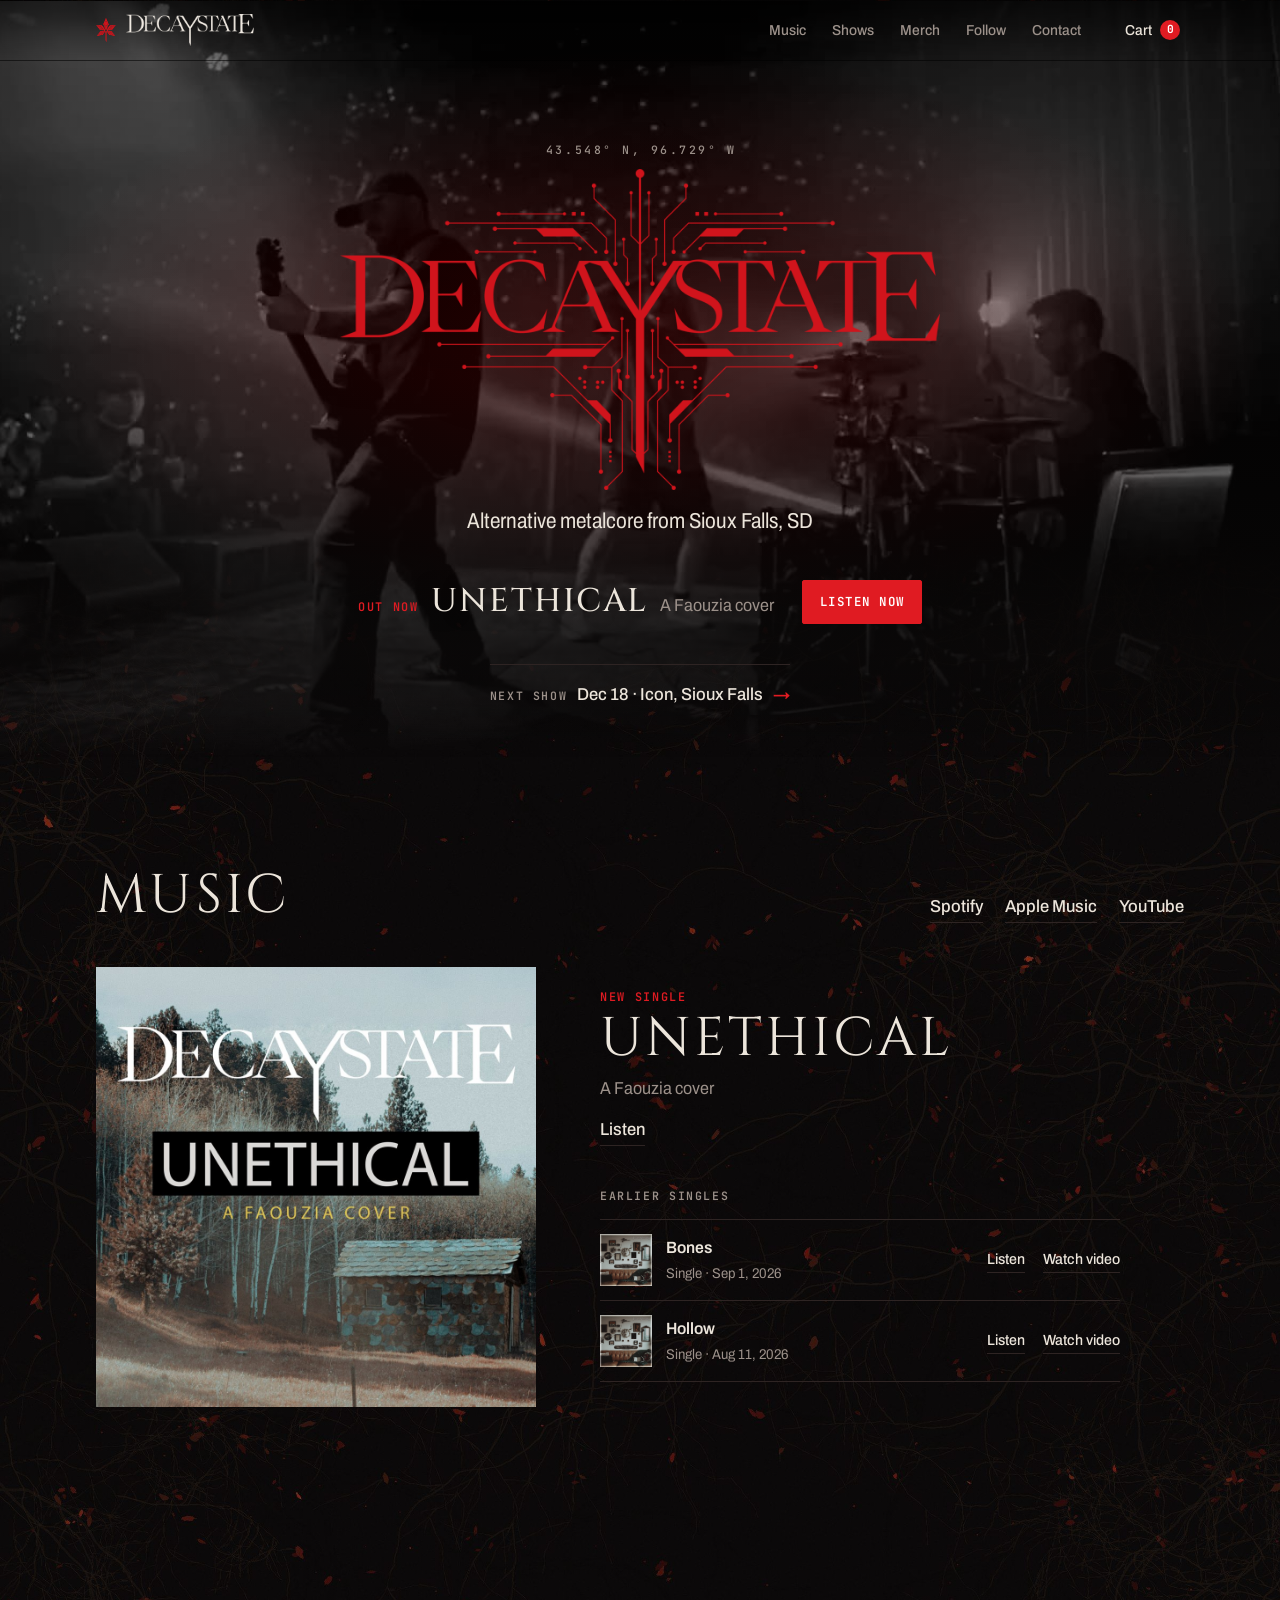
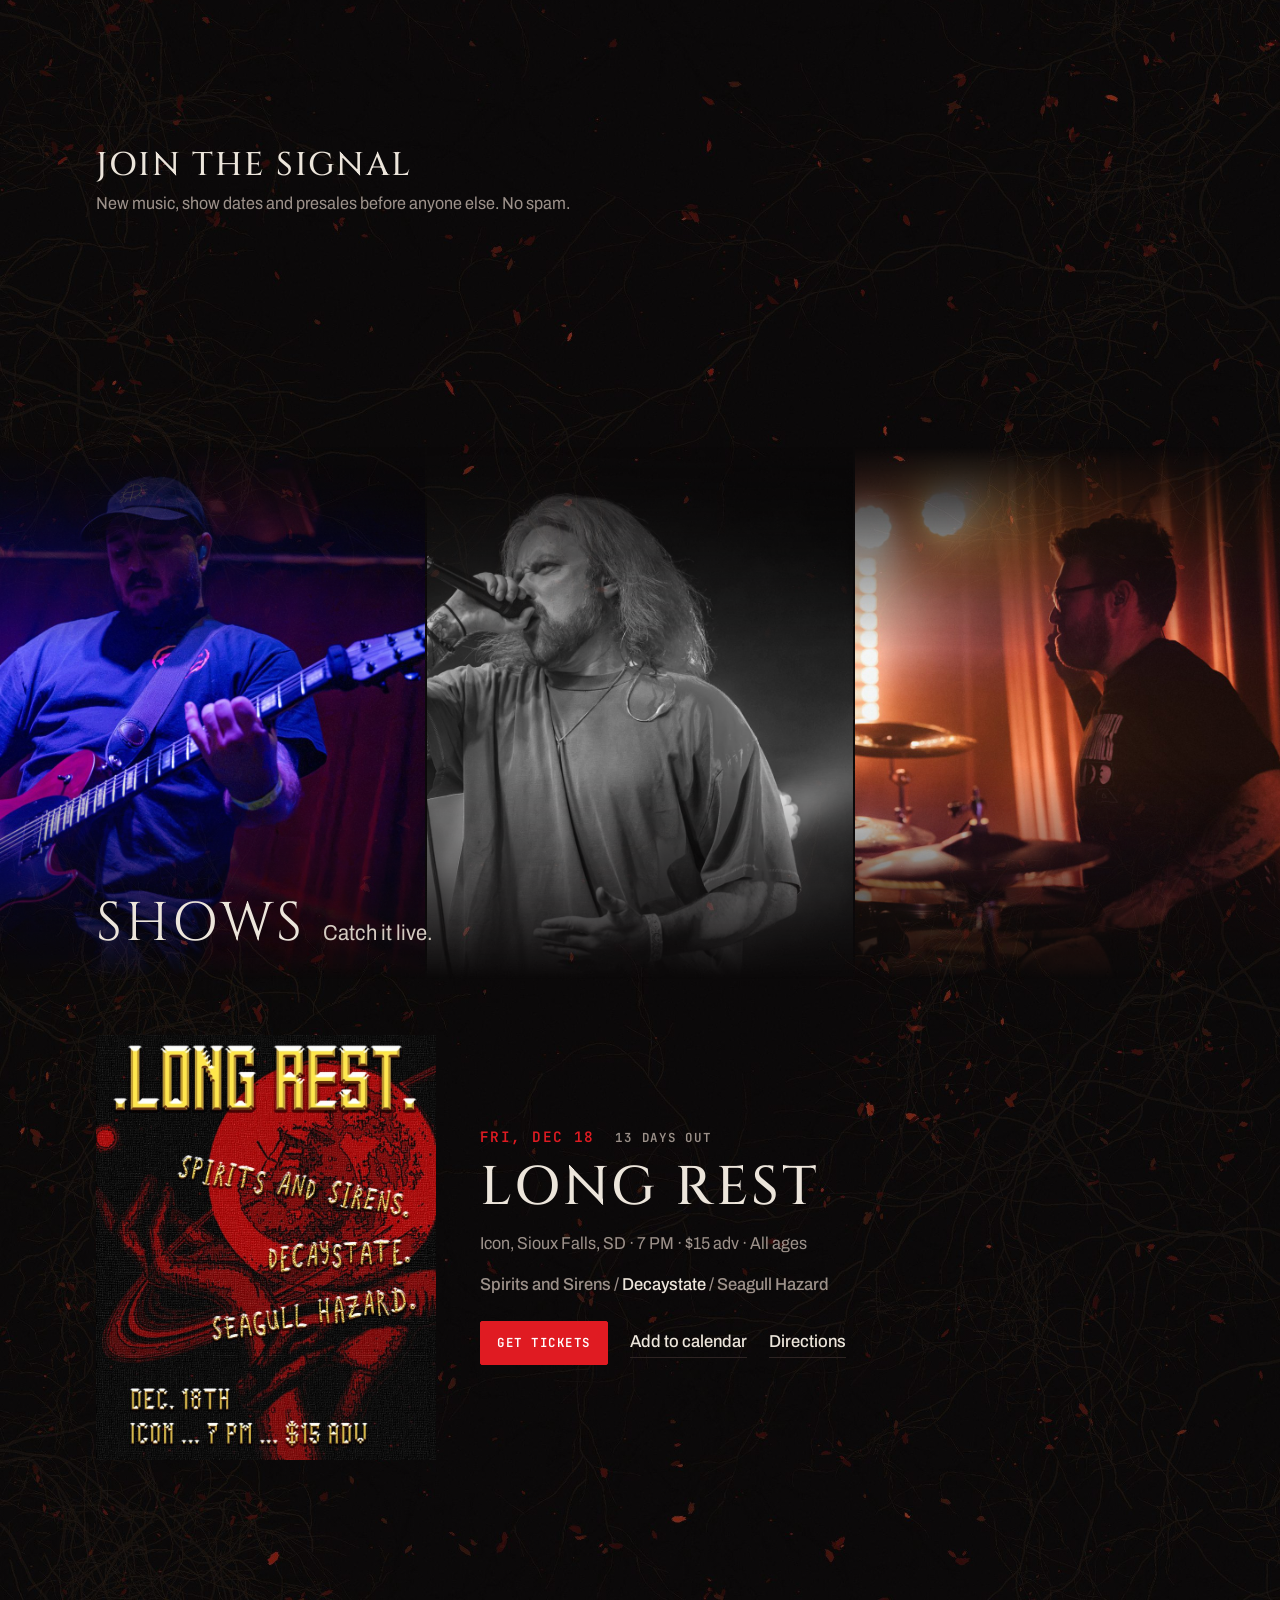
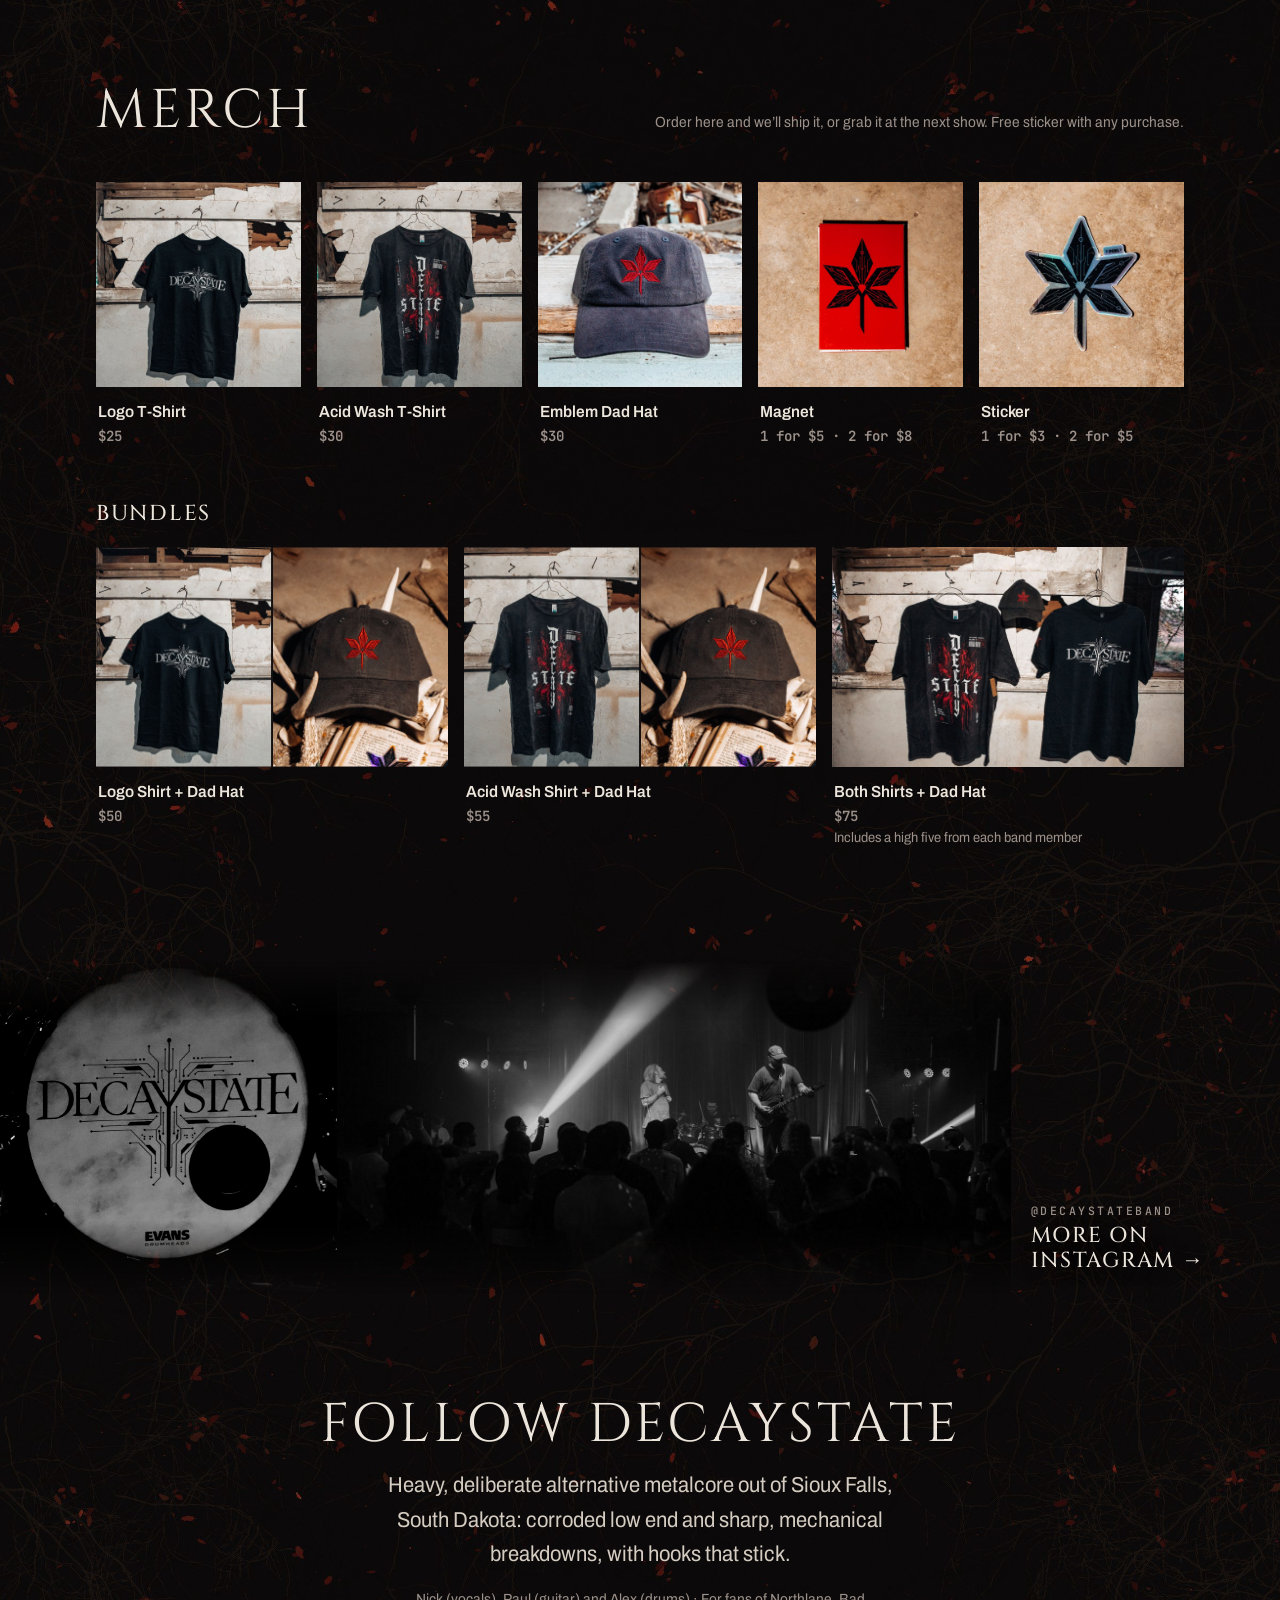
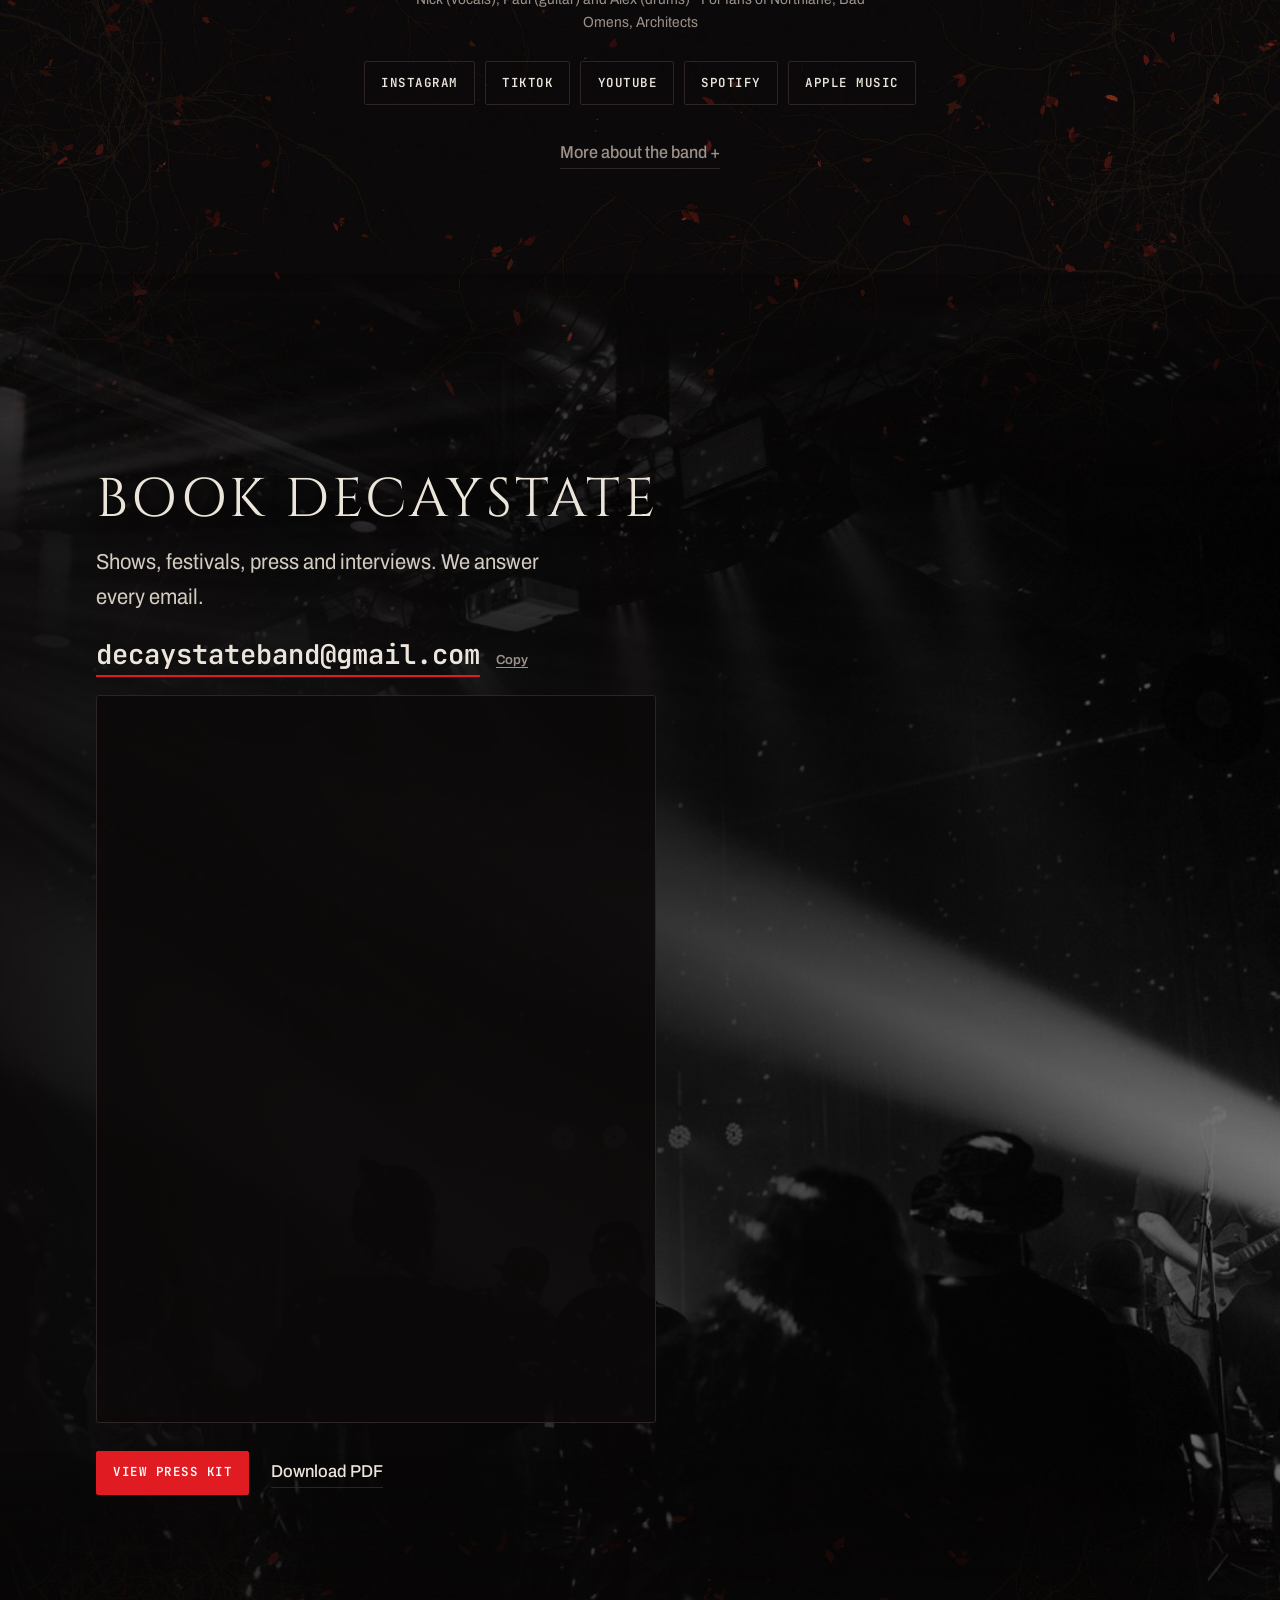
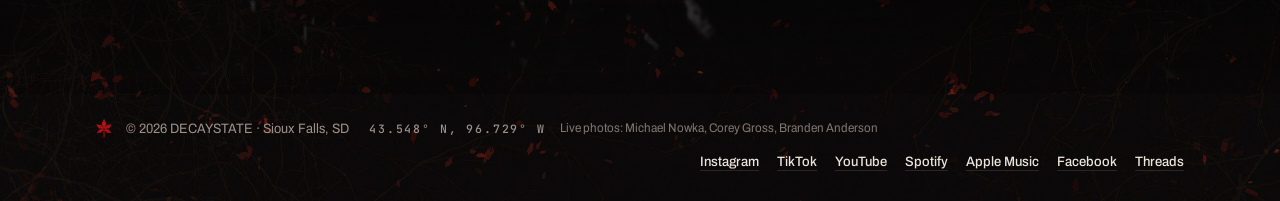
==== index.html @ 7df4a7e1 "Vines: crisp high-resolution render, no blur (still dimmed to sit back) Co-Authored-By: Claude Opus " ====
<!doctype html>
<html lang="en">
<head>
<meta charset="utf-8">
<meta name="viewport" content="width=device-width, initial-scale=1, viewport-fit=cover">
<title>DECAYSTATE | Alternative Metalcore from Sioux Falls, SD</title>
<meta name="claude:viewport-fit-sides" content="cover">
<meta name="description" content="DECAYSTATE is an alternative metalcore band from Sioux Falls, SD. New single “Unethical” (Faouzia cover) out now. Music, shows, merch and booking.">
<meta property="og:type" content="website">
<meta property="og:site_name" content="DECAYSTATE">
<meta property="og:title" content="DECAYSTATE | Alternative Metalcore from Sioux Falls, SD">
<meta property="og:description" content="New single “Unethical” out now. Shows, merch and booking.">
<link rel="canonical" href="https://decaystateband.com/">
<meta property="og:url" content="https://decaystateband.com/">
<meta property="og:image" content="https://decaystateband.com/assets/img/share.jpg?v=20261102">
<meta property="og:image:width" content="1200">
<meta property="og:image:height" content="630">
<meta name="twitter:card" content="summary_large_image">
<meta name="theme-color" content="#0b0909">
<link rel="icon" href="favicon.png">
<link rel="preconnect" href="https://fonts.googleapis.com">
<link rel="preconnect" href="https://fonts.gstatic.com" crossorigin>
<link rel="stylesheet" href="https://fonts.googleapis.com/css2?family=Archivo:wdth,wght@75..100,400..800&family=Cinzel:wght@400;500;700&family=JetBrains+Mono:wght@400;600&display=swap">
<link rel="stylesheet" href="assets/css/style.css?v=20261103d">
<script type="application/ld+json">
{
 "@context": "https://schema.org",
 "@type": "MusicGroup",
 "@id": "https://decaystateband.com/#band",
 "name": "DECAYSTATE",
 "url": "https://decaystateband.com/",
 "description": "Alternative metalcore band from Sioux Falls, South Dakota.",
 "genre": [
  "Alternative metalcore",
  "Metalcore",
  "Alternative metal"
 ],
 "image": "https://decaystateband.com/assets/img/share.jpg?v=20261102",
 "logo": "https://decaystateband.com/assets/img/logo-full-bright.png",
 "foundingDate": "2026",
 "foundingLocation": {
  "@type": "Place",
  "name": "Sioux Falls, South Dakota"
 },
 "email": "decaystateband@gmail.com",
 "member": [
  {
   "@type": "OrganizationRole",
   "roleName": "Vocals",
   "member": {
    "@type": "Person",
    "name": "Nick"
   }
  },
  {
   "@type": "OrganizationRole",
   "roleName": "Guitar",
   "member": {
    "@type": "Person",
    "name": "Paul"
   }
  },
  {
   "@type": "OrganizationRole",
   "roleName": "Drums",
   "member": {
    "@type": "Person",
    "name": "Alex"
   }
  }
 ],
 "sameAs": [
  "https://open.spotify.com/artist/7xYaNXIx3unPskGUKa6lCl",
  "https://music.apple.com/us/artist/decaystate/6791834499",
  "https://www.youtube.com/@decaystateband",
  "https://www.instagram.com/decaystateband",
  "https://www.tiktok.com/@decaystateband",
  "https://www.threads.net/@decaystateband",
  "https://linktr.ee/DECAYSTATE"
 ]
}
</script>
</head>
<body>

<a class="skip" href="#main">Skip to content</a>

<header class="nav" id="top">
  <div class="nav__in">
    <a class="nav__brand" href="#top" aria-label="DECAYSTATE home">
      <img src="assets/img/emblem-bright.png" alt="" width="22" height="27">
      <img class="nav__word" src="assets/img/logo-word-light.png" alt="DECAYSTATE" width="150" height="37">
    </a>
    <nav class="nav__links" aria-label="Sections">
      <a href="#music">Music</a>
      <a href="#shows">Shows</a>
      <a href="#merch">Merch</a>
      <a href="#follow">Follow</a>
      <a href="#contact">Contact</a>
    </nav>
    <button class="cartbtn" id="cartOpen" type="button" aria-label="Open cart">
      <span>Cart</span><b id="cartCount">0</b>
    </button>
  </div>
</header>

<main id="main">

  <!-- HERO -->
  <section class="hero" aria-label="Intro">
    <div class="hero__bg">
      <video id="heroVideo" muted loop playsinline preload="metadata" poster="assets/img/hero-poster.jpg"
        data-src="assets/video/hero.mp4" data-src-mobile="assets/video/hero-mobile.mp4"
        data-poster-mobile="assets/img/hero-poster-mobile.jpg" data-start="11.5" data-start-mobile="10" aria-label="Live footage of Decaystate at Icon"></video>
    </div>
    <div class="hero__veil" aria-hidden="true"></div>
    <div class="hero__frame" aria-hidden="true"><span class="hero__osd"><i></i>Live · Icon, Sioux Falls</span></div>
    <div class="hero__in">
      <p class="coords" data-coords></p>
      <h1 class="hero__logo"><img src="assets/img/logo-full-bright.png" alt="DECAYSTATE" width="1400" height="748"></h1>
      <p class="hero__tag"><span data-genre></span> from <span data-hometown></span></p>

      <div class="drop" id="drop">
        <p class="drop__line"><span class="drop__label" id="dropLabel">New single</span>
          <b id="dropTitle">Unethical</b> <span class="drop__note" id="dropNote">A Faouzia cover</span></p>
        <div class="count" id="count" aria-live="polite"></div>
        <div class="drop__cta" id="dropCta"></div>
      </div>
      <a class="hero__next" id="heroNext" href="#shows" hidden></a>
    </div>
  </section>

  <!-- MUSIC -->
  <section class="sec" id="music" aria-labelledby="musicH">
    <div class="wrap">
      <div class="sec__head">
        <h2 id="musicH">Music</h2>
        <p class="stream" id="streamLinks"></p>
      </div>
      <div class="releases" id="releases"></div>
    </div>
  </section>

  <!-- SIGNUP -->
  <section class="signup" id="signup" aria-labelledby="signupH" hidden>
    <div class="wrap signup__in">
      <div>
        <h2 id="signupH">Join The Signal</h2>
        <p>New music, show dates and presales before anyone else. No spam.</p>
      </div>
      <div class="signup__form ghl" id="signupForm"></div>
    </div>
  </section>

  <!-- SHOWS -->
  <section class="sec sec--ash sec--film" id="shows" aria-labelledby="showsH">
    <div class="film film--trio">
      <!-- One live still per member. To use a video clip instead, replace these three
           imgs with: <video id="liveVideo" muted loop playsinline preload="none"
           poster="assets/img/POSTER.jpg" data-src="assets/video/NEW-CLIP.mp4"></video> -->
      <img class="film__pane film__pane--gtr" src="assets/img/live-gtr.jpg" alt="Paul on guitar in red and blue stage light" loading="lazy" width="960" height="1200">
      <img class="film__pane film__pane--vox" src="assets/img/live-vox.jpg" alt="Nick singing, in black and white" loading="lazy" width="960" height="1200">
      <img class="film__pane film__pane--drm" src="assets/img/live-drm.jpg" alt="Alex behind the kit in warm orange stage light" loading="lazy" width="960" height="1200">
      <div class="wrap film__cap"><h2 id="showsH">Shows</h2><p>Catch it live.</p></div>
    </div>
    <div class="wrap">
      <div id="upcoming"></div>
    </div>
  </section>

  <!-- MERCH -->
  <section class="sec" id="merch" aria-labelledby="merchH">
    <div class="wrap">
      <div class="sec__head">
        <h2 id="merchH">Merch</h2>
        <p class="perk">Order here and we’ll ship it, or grab it at the next show. <span id="perk"></span></p>
      </div>
      <div class="shop" id="shop"></div>
      <h3 class="sub">Bundles</h3>
      <div class="shop shop--bundles" id="bundles"></div>
    </div>
  </section>

  <!-- PHOTOS -->
  <section class="strip" aria-label="Live photos">
    <div class="strip__track">
      <img src="assets/img/photo-0284.jpg" alt="Decaystate kick drum head" loading="lazy" width="1400" height="931">
      <img class="strip__wide" src="assets/img/crowd-wide.jpg" alt="Decaystate on stage at Icon, seen from the crowd" loading="lazy" width="1400" height="933">
      <a class="strip__more" id="igMore" href="#" target="_blank" rel="noopener"><span class="coords">@decaystateband</span><b>More on Instagram →</b></a>
    </div>
  </section>

  <!-- FOLLOW -->
  <section class="follow" id="follow" aria-labelledby="followH">
    <div class="wrap follow__in">
      <h2 id="followH">Follow DECAYSTATE</h2>
      <p class="follow__bio">Heavy, deliberate alternative metalcore out of Sioux Falls, South Dakota: corroded low end and sharp, mechanical breakdowns, with hooks that stick.</p>
      <p class="follow__line" id="followLine"></p>
      <div class="follow__links" id="followLinks"></div>
      <details class="follow__more">
        <summary>More about the band</summary>
        <p>DECAYSTATE formed in early 2026 from seasoned musicians in the Sioux Falls scene: Nick on vocals, Paul on guitar and Alex on drums. Since their first show at Icon in September, they’ve played multiple dates, including support slots with Mirrorcell, Opal in Sky and Levels.</p>
        <p>The singles <i>Hollow</i> and <i>Bones</i> are out now, a first look at where the band is headed, both sonically and visually. A cover of Faouzia’s <i>Unethical</i> followed in October, with more to come in 2027.</p>
        <p>Live, the band runs its own in-ear monitor rig and brings 15+ years of live experience to every set.</p>
        <p>“One for your playlists!” <span class="muted">Hypernova Radio, on <i>Hollow</i></span></p>
      </details>
    </div>
  </section>

</main>

<!-- BOOKING -->
<section class="book" id="contact" aria-labelledby="bookH">
  <img class="book__bg" src="assets/img/book-bg.jpg" alt="" loading="lazy">
  <div class="wrap book__in">
    <h2 class="book__h" id="bookH">Book DECAYSTATE</h2>
    <p class="book__p">Shows, festivals, press and interviews. We answer every email.</p>
    <div class="mail">
      <a class="mail__addr" id="mailLink" href="#"><span data-email></span></a>
      <button class="linkbtn" type="button" id="copyMail">Copy</button>
    </div>
    <div class="book__form ghl" id="bookForm" hidden></div>
    <div class="book__kit">
      <a class="btn" href="epk.html" data-track="epk-view">View press kit</a>
      <a class="tlink" href="assets/epk/Decaystate_EPK.pdf?v=20261023" download data-track="epk-download">Download PDF</a>
    </div>
  </div>
</section>

<footer class="foot">
  <div class="wrap foot__in">
    <img src="assets/img/emblem-bright.png" alt="" width="16" height="19">
    <span>© <span id="year"></span> DECAYSTATE · <span data-hometown></span></span>
    <span class="coords coords--foot" data-coords></span>
    <span class="credit">Live photos: Michael Nowka, Corey Gross, Branden Anderson</span>
    <ul class="social" id="social"></ul>
  </div>
</footer>

<!-- CART DRAWER -->
<div class="scrim" id="scrim" hidden></div>
<aside class="drawer" id="drawer" aria-label="Cart" aria-hidden="true">
  <div class="drawer__head">
    <h2>Your cart</h2>
    <button class="x" type="button" id="cartClose" aria-label="Close cart">×</button>
  </div>
  <div class="drawer__body" id="cartBody"></div>
  <div class="drawer__foot" id="cartFoot"></div>
</aside>

<!-- PRODUCT / CHECKOUT / FLYER DIALOG -->
<div class="modal" id="modal" role="dialog" aria-modal="true" aria-labelledby="modalTitle" hidden>
  <div class="modal__card" id="modalCard"></div>
</div>

<div class="toast" id="toast" role="status" aria-live="polite"></div>

<script src="assets/js/config.js?v=20261103a"></script>
<script src="assets/js/main.js?v=20261102d"></script>
</body>
</html>
---- assets/css/style.css ----
/* Layout concept: stage photos carry the mood; everything else stays quiet.
   One red accent, the logo's flared serif for names, a mono face only for small data. */
:root {
  --void:   #0b0909;   /* page */
  --ash:    #131010;   /* alternate band */
  --ash-2:  #1d1717;   /* raised surfaces */
  --line:   #2e2423;   /* hairlines */
  --bone:   #ece5db;   /* text */
  --smoke:  #9c918a;   /* muted text */
  --signal: #e01b22;   /* accent */
  --blood:  #9c0000;   /* logo red */

  --f-display: "Cinzel", "Trajan Pro", Georgia, serif;
  --f-body: "Archivo", "Helvetica Neue", Arial, sans-serif;
  --f-mono: "JetBrains Mono", ui-monospace, "SF Mono", Menlo, monospace;

  --s-1: .82rem;
  --s0: clamp(1rem, .96rem + .2vw, 1.08rem);
  --s1: clamp(1.15rem, 1.05rem + .4vw, 1.35rem);
  --s2: clamp(1.5rem, 1.25rem + 1vw, 2.1rem);
  --s3: clamp(2.1rem, 1.5rem + 2.4vw, 3.4rem);

  --gut-l: max(16px, env(safe-area-inset-left, 0px));
  --gut-r: max(16px, env(safe-area-inset-right, 0px));
  --nav-h: 60px;
  color-scheme: dark;
}

*, *::before, *::after { box-sizing: border-box; }
html { scroll-behavior: smooth; scroll-padding-top: calc(var(--nav-h) + 12px); background: var(--void); }
body {
  margin: 0; background: var(--void); color: var(--bone);
  font: 400 var(--s0)/1.6 var(--f-body); font-stretch: 92%;
  -webkit-font-smoothing: antialiased;
}
body::before { content: ""; position: fixed; inset: 0 0 auto; height: env(safe-area-inset-top, 0px); z-index: 60; background: var(--void); }
img { max-width: 100%; display: block; }
a { color: inherit; }
h1, h2, h3 { margin: 0; text-wrap: balance; }
p { margin: 0; }
i { font-style: italic; }
[hidden] { display: none !important; }
:focus-visible { outline: 2px solid var(--signal); outline-offset: 3px; }
.muted { color: var(--smoke); }

.skip { position: absolute; left: -999px; top: 8px; background: var(--signal); color: #fff; padding: 8px 12px; z-index: 100; }
.skip:focus { left: var(--gut-l); }
.wrap { max-width: 1120px; margin-inline: auto; padding-left: var(--gut-l); padding-right: var(--gut-r); }

/* ---------- links + buttons ---------- */
.tlink {
  color: var(--bone); text-decoration: none; font-weight: 600; font-stretch: 88%;
  border-bottom: 1px solid var(--line); padding-bottom: 1px; transition: border-color .15s, color .15s;
}
.tlink:hover { border-color: var(--signal); color: #fff; }
.linkbtn { background: none; border: 0; padding: 0; font: 600 .82rem/1 var(--f-body); color: var(--smoke); cursor: pointer; text-decoration: underline; text-underline-offset: 3px; }
.linkbtn:hover { color: var(--bone); }

.btn {
  display: inline-flex; align-items: center; justify-content: center; gap: .55em;
  min-height: 44px; padding: .7em 1.3em;
  font: 700 .78rem/1 var(--f-mono); letter-spacing: .12em; text-transform: uppercase;
  color: #fff; background: var(--signal); border: 1px solid var(--signal);
  text-decoration: none; cursor: pointer; border-radius: 2px; transition: background .15s, border-color .15s;
}
.btn:hover { background: #ff2a31; border-color: #ff2a31; }
.btn--ghost { background: transparent; color: var(--bone); border-color: var(--line); }
.btn--ghost:hover { background: var(--ash-2); border-color: var(--bone); }
.btn--sm { min-height: 36px; padding: .5em .9em; font-size: .72rem; }

/* ---------- nav ---------- */
.nav {
  position: sticky; top: env(safe-area-inset-top, 0px); z-index: 50;
  background: color-mix(in srgb, var(--void) 85%, transparent);
  backdrop-filter: blur(10px); -webkit-backdrop-filter: blur(10px);
}
.nav__in { height: var(--nav-h); max-width: 1120px; margin-inline: auto; padding-left: var(--gut-l); padding-right: var(--gut-r);
  display: flex; align-items: center; gap: 24px; }
.nav__brand { display: flex; align-items: center; gap: 10px; text-decoration: none; flex-shrink: 0; }
.nav__brand img:first-child { width: 20px; height: auto; }
.nav__word { width: 128px; height: auto; }
.nav__links { display: flex; gap: 6px; margin-left: auto; }
.nav__links a { font: 600 .9rem/1 var(--f-body); font-stretch: 88%; text-decoration: none; color: var(--smoke); padding: 10px; }
.nav__links a:hover { color: var(--bone); }
.cartbtn {
  display: inline-flex; align-items: center; gap: 8px; height: 36px; padding: 0 4px 0 10px;
  font: 600 .9rem/1 var(--f-body); font-stretch: 88%; color: var(--bone); background: none; border: 0; cursor: pointer;
}
.cartbtn b { min-width: 20px; height: 20px; display: grid; place-items: center; background: var(--signal); color: #fff; border-radius: 10px; font: 700 .7rem/1 var(--f-mono); padding: 0 5px; }

@media (max-width: 760px) {
  .nav { backdrop-filter: none; -webkit-backdrop-filter: none; background: var(--void); }
  .nav__in { justify-content: space-between; }
  .nav__links { position: fixed; left: 0; right: 0; bottom: 0; margin: 0; justify-content: space-around;
    background: var(--void); border-top: 1px solid var(--line);
    padding: 2px var(--gut-r) calc(2px + env(safe-area-inset-bottom, 0px)) var(--gut-l); z-index: 50; }
  .nav__links a { padding: 14px 6px; font-size: .85rem; }
  body { padding-bottom: 52px; }
}

/* ---------- hero ---------- */
.hero { position: relative; isolation: isolate; overflow: hidden; display: grid; align-items: end; min-height: min(84vh, 780px); }
.hero__bg { position: absolute; inset: 0; z-index: -2; }
.hero__bg { background: #000; }
.hero__bg video { width: 100%; height: 100%; object-fit: cover; object-position: 50% 40%; filter: brightness(.8); }
.hero__veil { position: absolute; inset: 0; z-index: -1;
  background:
    linear-gradient(180deg, rgba(11,9,9,.3) 0%, rgba(11,9,9,.15) 40%, rgba(11,9,9,.9) 86%, var(--void) 100%),
    radial-gradient(ellipse 70% 55% at 50% 45%, rgba(156,0,0,.32), rgba(156,0,0,0) 70%); }
.hero__in { width: 100%; max-width: 1120px; margin-inline: auto; padding: 120px var(--gut-r) 48px var(--gut-l);
  display: grid; gap: 14px; justify-items: center; text-align: center; }
.hero__logo img { width: min(600px, 90vw); height: auto; filter: drop-shadow(0 6px 30px rgba(0,0,0,.6)); }
.coords { font: 500 .72rem/1 var(--f-mono); letter-spacing: .22em; text-transform: uppercase; color: var(--smoke); font-variant-numeric: tabular-nums; }
.hero .coords { padding-left: .22em; }
.coords--foot { margin-left: 6px; letter-spacing: .16em; }
@media (max-width: 760px) { .coords--foot { margin-left: 0; } }
.hero__tag { font-size: var(--s1); font-stretch: 85%; color: var(--bone); }

.hero__next { margin-top: 26px; display: inline-flex; align-items: baseline; gap: 10px; color: var(--bone); text-decoration: none;
  font-weight: 600; font-stretch: 88%; border-top: 1px solid var(--line); padding-top: 16px; }
.hero__next span { font: 600 .72rem/1 var(--f-mono); letter-spacing: .14em; text-transform: uppercase; color: var(--smoke); }
.hero__next b { color: var(--signal); transition: transform .2s; }
.hero__next:hover b { transform: translateX(4px); }
.drop { margin-top: 28px; display: flex; flex-wrap: wrap; align-items: center; justify-content: center; gap: 14px 28px; }
.drop__line { display: flex; flex-wrap: wrap; align-items: baseline; justify-content: center; gap: 4px 12px; }
.drop__label { font: 600 .74rem/1 var(--f-mono); letter-spacing: .14em; text-transform: uppercase; color: var(--signal); }
.drop__line b { font: 700 var(--s2)/1 var(--f-display); letter-spacing: .04em; text-transform: uppercase; }
.drop__note { color: var(--smoke); }
.count { display: flex; gap: 10px; font: 600 1.05rem/1 var(--f-mono); font-variant-numeric: tabular-nums; color: var(--bone); }
.count small { font-size: .7em; color: var(--smoke); margin-left: 1px; }

/* ---------- sections ---------- */
.sec { padding-block: clamp(64px, 9vw, 112px); }
.sec--ash { background: var(--ash); }
.sec__head { display: flex; flex-wrap: wrap; align-items: baseline; justify-content: space-between; gap: 12px 24px; margin-bottom: clamp(28px, 4vw, 44px); }
.sec h2, .foot__h { font: 700 var(--s3)/1 var(--f-display); letter-spacing: .03em; text-transform: uppercase; }
.sub { font: 700 var(--s1)/1.2 var(--f-display); letter-spacing: .06em; text-transform: uppercase; margin: 56px 0 20px; }
.stream { display: flex; flex-wrap: wrap; gap: 8px 22px; }

/* ---------- music ---------- */
.releases { display: block; }
.feat { display: grid; grid-template-columns: minmax(0, 440px) minmax(0, 1fr); gap: clamp(20px, 5vw, 64px); align-items: center; }
.feat__art { display: block; overflow: hidden; background: var(--ash); }
.feat__art img { width: 100%; height: auto; aspect-ratio: 1; object-fit: cover; transition: transform .5s; }
.feat__art:hover img { transform: scale(1.03); }
.feat__body { display: grid; gap: 8px; min-width: 0; }
.feat__when { font: 600 .74rem/1 var(--f-mono); letter-spacing: .14em; text-transform: uppercase; color: var(--signal); }
.feat__t { font: 700 var(--s3)/1 var(--f-display); letter-spacing: .03em; text-transform: uppercase; }
.feat__note { color: var(--smoke); }
.rel__links { display: flex; flex-wrap: wrap; gap: 6px 18px; margin-top: 6px; }
.cat__h { margin-top: 36px; font: 600 .72rem/1 var(--f-mono); letter-spacing: .14em; text-transform: uppercase; color: var(--smoke); }
.cat { list-style: none; padding: 0; margin: 10px 0 0; display: grid; max-width: 520px; }
.cat__row { display: grid; grid-template-columns: 52px minmax(0, 1fr) auto; gap: 14px; align-items: center; padding: 14px 0; border-top: 1px solid var(--line); }
.cat__row:last-child { border-bottom: 1px solid var(--line); }
.cat__row img { width: 52px; height: 52px; object-fit: cover; filter: grayscale(.4) brightness(.85); }
.cat__main { display: grid; gap: 2px; min-width: 0; }
.cat__main b { font-weight: 700; font-stretch: 88%; font-size: 1.02rem; }
.cat__main span { color: var(--smoke); font-size: .88rem; }
.cat__row .rel__links { margin: 0; justify-content: flex-end; font-size: .92rem; }
@media (max-width: 760px) { .feat { grid-template-columns: 1fr; } .feat__art { max-width: 440px; } }
@media (max-width: 560px) {
  .cat__row { grid-template-columns: 44px minmax(0, 1fr); }
  .cat__row img { width: 44px; height: 44px; }
  .cat__row .rel__links { grid-column: 2; justify-content: flex-start; }
}

/* ---------- shows ---------- */
.sec--film { padding-top: 0; }
.film { position: relative; margin-bottom: clamp(36px, 5vw, 56px); background: #000; }
.film video { display: block; width: 100%; height: auto; aspect-ratio: 2.39 / 1; object-fit: cover; max-height: 70vh; }
.film::after { content: ""; position: absolute; inset: 0; pointer-events: none;
  background: linear-gradient(180deg, rgba(11,9,9,.35) 0%, transparent 35%, transparent 55%, var(--ash) 100%); }
.film__cap { position: absolute; left: 0; right: 0; bottom: clamp(10px, 3vw, 28px); z-index: 1; display: flex; flex-wrap: wrap; align-items: baseline; gap: 8px 18px; }
.film__cap p { color: #d4cbc1; font-size: var(--s1); }
@media (max-width: 600px) { .film video { aspect-ratio: 16 / 9; } }
.show { display: grid; grid-template-columns: 200px 1fr; gap: clamp(20px, 4vw, 44px); align-items: center; }
.show__flyer { padding: 0; border: 0; background: none; cursor: zoom-in; display: block; }
.show__flyer img { width: 100%; height: auto; }
.show__body { display: grid; gap: 10px; min-width: 0; }
.show__date { font: 600 .9rem/1 var(--f-mono); letter-spacing: .1em; text-transform: uppercase; color: var(--signal); }
.show__t { font: 700 var(--s2)/1.05 var(--f-display); letter-spacing: .04em; text-transform: uppercase; }
.show__where { color: var(--smoke); }
.lineup { font-weight: 600; font-stretch: 88%; color: var(--smoke); }
.lineup .us { color: var(--bone); }
.show__cta { display: flex; flex-wrap: wrap; align-items: center; gap: 12px 22px; margin-top: 8px; }
.soon { font-size: .92rem; color: var(--smoke); }
.empty { color: var(--smoke); }
@media (max-width: 600px) { .show { grid-template-columns: 1fr; } .show__flyer { max-width: 260px; } }

/* ---------- merch ---------- */
.perk { color: var(--smoke); font-size: .92rem; }
.shop { display: grid; grid-template-columns: repeat(auto-fill, minmax(min(100%, 200px), 1fr)); gap: 16px; }
.shop--bundles { grid-template-columns: repeat(auto-fill, minmax(min(100%, 280px), 1fr)); }
.item { display: grid; grid-template-rows: auto 1fr; background: none; border: 0; text-align: left; color: inherit; font: inherit; padding: 0; cursor: pointer; }
.item:hover .item__img img { transform: scale(1.04); }
.item__img { aspect-ratio: 1; overflow: hidden; max-width: 100%; background: #121010; }
.item__img img { width: 100%; height: 100%; object-fit: cover; transition: transform .5s; }
.item__body { display: grid; align-content: start; gap: 2px; padding: 12px 2px 0; }
.item__name { font-weight: 700; font-stretch: 88%; font-size: 1rem; }
.item__price { font: 600 .88rem/1.3 var(--f-mono); color: var(--smoke); font-variant-numeric: tabular-nums; }
.item__note { font-size: .86rem; color: var(--smoke); }
.item--bundle .item__img { aspect-ratio: 16 / 10; }
@media (max-width: 600px) { .shop:not(.shop--bundles) { grid-template-columns: 1fr 1fr; gap: 14px; } }

/* ---------- band ---------- */
.band__photo { margin: 0 0 clamp(32px, 5vw, 56px); }
.band__photo img { width: 100%; height: auto; aspect-ratio: 1800 / 1223; object-fit: cover; }
.band { display: grid; grid-template-columns: 1.4fr 1fr; gap: clamp(28px, 6vw, 80px); align-items: start; }
.band__copy { display: grid; gap: 18px; min-width: 0; max-width: 62ch; }
.lede { font-size: var(--s1); line-height: 1.5; }
.band__copy p:not(.lede) { color: #d4cbc1; }
.facts { margin: 0; display: grid; gap: 22px; padding-top: 6px; }
.facts dt { font: 600 .72rem/1 var(--f-mono); letter-spacing: .14em; text-transform: uppercase; color: var(--smoke); margin-bottom: 8px; }
.facts dd { margin: 0; line-height: 1.55; }
@media (max-width: 820px) { .band { grid-template-columns: 1fr; } }

/* ---------- strip ---------- */
.strip { overflow: hidden; }
.strip__track { display: grid; grid-template-columns: repeat(6, minmax(0, 1fr)); }
.strip__track img { width: 100%; aspect-ratio: 3 / 4; object-fit: cover; filter: grayscale(1) contrast(1.08) brightness(.85); transition: filter .4s; }
.strip__track img:hover { filter: none; }
@media (max-width: 760px) { .strip__track { grid-template-columns: repeat(3, minmax(0, 1fr)); } }

/* ---------- booking ---------- */
.book { position: relative; isolation: isolate; overflow: hidden; padding-block: clamp(96px, 16vw, 200px); }
.book__bg { position: absolute; inset: 0; width: 100%; height: 100%; object-fit: cover; z-index: -2; filter: grayscale(1) contrast(1.1) brightness(.6); object-position: 50% 60%; }
.book::before { content: ""; position: absolute; inset: 0; z-index: -1;
  background: linear-gradient(90deg, rgba(11,9,9,.92) 0%, rgba(11,9,9,.6) 55%, rgba(11,9,9,.25) 100%),
              linear-gradient(180deg, var(--void) 0%, transparent 18%, transparent 82%, var(--void) 100%); }
.book__in { display: grid; gap: 18px; justify-items: start; }
.book__h { font: 700 var(--s3)/1 var(--f-display); letter-spacing: .03em; text-transform: uppercase; }
.book__p { font-size: var(--s1); color: #d4cbc1; max-width: 40ch; }
.mail { display: flex; flex-wrap: wrap; align-items: baseline; gap: 16px; margin-top: 6px; }
.mail__addr { font: 600 clamp(1.05rem, .8rem + 1.4vw, 1.7rem)/1.2 var(--f-mono); color: var(--bone); text-decoration: none; overflow-wrap: anywhere;
  border-bottom: 2px solid var(--signal); padding-bottom: 4px; user-select: all; }

/* ---------- footer ---------- */
.foot { border-top: 1px solid var(--line); }
.foot__in { display: flex; flex-wrap: wrap; align-items: center; gap: 12px 14px; padding-block: 22px 28px; font-size: .85rem; color: var(--smoke); }
.social { list-style: none; padding: 0; margin: 0 0 0 auto; display: flex; flex-wrap: wrap; gap: 6px 18px; }
@media (max-width: 760px) { .social { margin-left: 0; width: 100%; } }

/* ---------- drawer ---------- */
.scrim { position: fixed; inset: 0; background: rgba(0,0,0,.6); z-index: 70; }
.drawer { position: fixed; top: 0; right: 0; bottom: 0; z-index: 80; width: min(420px, 100%);
  display: grid; grid-template-rows: auto 1fr auto; background: var(--ash); border-left: 1px solid var(--line);
  padding-top: env(safe-area-inset-top, 0px); padding-bottom: env(safe-area-inset-bottom, 0px); padding-right: env(safe-area-inset-right, 0px);
  transform: translateX(105%); transition: transform .28s ease; visibility: hidden; }
.drawer.open { transform: none; visibility: visible; }
.drawer__head { display: flex; align-items: center; justify-content: space-between; padding: 18px 20px; border-bottom: 1px solid var(--line); }
.drawer__head h2 { font: 700 1.3rem/1 var(--f-display); text-transform: uppercase; letter-spacing: .05em; }
.drawer__body { overflow-y: auto; padding: 8px 20px; }
.drawer__foot { padding: 18px 20px 22px; border-top: 1px solid var(--line); display: grid; gap: 12px; }
.x { width: 40px; height: 40px; font-size: 1.6rem; line-height: 1; color: var(--bone); background: none; border: 1px solid var(--line); cursor: pointer; }
.x:hover { border-color: var(--bone); }
.line { display: grid; grid-template-columns: 64px 1fr auto; gap: 12px; align-items: center; padding: 14px 0; border-bottom: 1px solid var(--line); }
.line img { width: 64px; height: 64px; object-fit: cover; }
.line__name { font-weight: 700; font-stretch: 88%; font-size: .96rem; }
.line__opt { font: 500 .76rem/1.4 var(--f-mono); color: var(--smoke); }
.qty { display: inline-flex; align-items: center; border: 1px solid var(--line); margin-top: 8px; }
.qty button { width: 30px; height: 30px; background: none; border: 0; color: var(--bone); cursor: pointer; font-size: 1rem; }
.qty button:hover { background: var(--ash-2); }
.qty span { min-width: 28px; text-align: center; font: 600 .85rem/1 var(--f-mono); }
.line__price { font: 600 .92rem/1 var(--f-mono); font-variant-numeric: tabular-nums; align-self: start; padding-top: 4px; }
.sum { display: grid; gap: 6px; font-variant-numeric: tabular-nums; }
.sum div { display: flex; justify-content: space-between; color: var(--smoke); font-size: .92rem; }
.sum div.tot { color: var(--bone); font: 700 1.1rem/1.2 var(--f-mono); padding-top: 6px; border-top: 1px solid var(--line); margin-top: 4px; }
.cart-empty { padding: 40px 0; color: var(--smoke); display: grid; gap: 16px; justify-items: start; }

/* ---------- modal ---------- */
.modal { position: fixed; inset: 0; z-index: 90; display: grid; place-items: center; background: rgba(0,0,0,.72);
  padding: max(16px, env(safe-area-inset-top, 0px)) var(--gut-r) max(16px, env(safe-area-inset-bottom, 0px)) var(--gut-l); overflow-y: auto; }
.modal__card { position: relative; width: min(880px, 100%); max-height: 100%; overflow-y: auto; background: var(--ash); border: 1px solid var(--line); }
.modal__card > .x { position: absolute; top: 12px; right: 12px; z-index: 2; background: rgba(11,9,9,.7); }
.pd { display: grid; grid-template-columns: 1fr 1fr; }
.pd__img { background: #121010; display: grid; align-items: center; }
.pd__img img { width: 100%; height: 100%; object-fit: cover; aspect-ratio: 1; }
.pd__img--wide img { object-fit: contain; aspect-ratio: 16 / 10; height: auto; }
.pd__media { display: grid; align-content: start; background: #121010; min-width: 0; }
.pd__img img.is-whole { object-fit: contain; }
.pd__thumbs { display: flex; gap: 6px; padding: 8px; overflow-x: auto; scrollbar-width: thin; }
.pd__thumb { flex: 0 0 auto; width: 56px; height: 56px; padding: 0; border: 1px solid var(--line); background: #0d0b0b; cursor: pointer; opacity: .6; transition: opacity .15s, border-color .15s; }
.pd__thumb img { width: 100%; height: 100%; object-fit: cover; display: block; }
.pd__thumb:hover { opacity: .9; }
.pd__thumb[aria-pressed="true"] { opacity: 1; border-color: var(--bone); }
.sizes--wide label span { min-width: 0; padding: 0 14px; font-size: .78rem; }
.pd__body { padding: 32px 28px; display: grid; gap: 16px; align-content: start; }
.pd__body h2 { font: 700 var(--s2)/1.05 var(--f-display); text-transform: uppercase; letter-spacing: .04em; padding-right: 40px; }
.pd__price { font: 600 1.2rem/1 var(--f-mono); color: var(--bone); }
.field { display: grid; gap: 8px; border: 0; padding: 0; margin: 0; min-width: 0; }
.field > span, .field legend { font: 600 .7rem/1 var(--f-mono); letter-spacing: .14em; text-transform: uppercase; color: var(--smoke); padding: 0; }
.field legend { margin-bottom: 8px; }
.sizes { display: flex; flex-wrap: wrap; gap: 6px; }
.sizes label { position: relative; }
.sizes input { position: absolute; opacity: 0; inset: 0; }
.sizes label span { display: grid; place-items: center; min-width: 46px; height: 40px; padding: 0 10px; border: 1px solid var(--line); font: 600 .82rem/1 var(--f-mono); cursor: pointer; }
.sizes input:checked + span { background: var(--bone); color: var(--void); border-color: var(--bone); }
.sizes input:focus-visible + span { outline: 2px solid var(--signal); outline-offset: 2px; }
.pd__err { color: #ff6a6a; font-size: .88rem; }
input[type="text"], input[type="email"], textarea, select {
  width: 100%; min-height: 44px; padding: 10px 12px; font: inherit; font-size: 1rem; color: var(--bone);
  background: var(--void); border: 1px solid var(--line); border-radius: 2px; }
textarea { min-height: 80px; resize: vertical; }
input:focus, textarea:focus, select:focus { outline: none; border-color: var(--signal); }
.co { padding: 32px 28px; display: grid; gap: 20px; }
.co h2 { font: 700 var(--s2)/1 var(--f-display); text-transform: uppercase; letter-spacing: .04em; padding-right: 40px; }
.co__grid { display: grid; grid-template-columns: 1fr 1fr; gap: 14px; }
.co__grid .full { grid-column: 1 / -1; }
.radios { display: flex; flex-wrap: wrap; gap: 8px; }
.radios label { display: inline-flex; align-items: center; gap: 8px; padding: 10px 14px; border: 1px solid var(--line); cursor: pointer; }
.radios label:has(input:checked) { border-color: var(--bone); background: var(--ash-2); }
.radios input { accent-color: var(--signal); }
.order { white-space: pre-wrap; font: 400 .85rem/1.55 var(--f-mono); background: var(--void); border: 1px solid var(--line); padding: 14px; max-height: 240px; overflow: auto; user-select: all; }
.steps { display: grid; gap: 14px; counter-reset: s; }
.steps > div { display: grid; grid-template-columns: 34px 1fr; gap: 12px; counter-increment: s; }
.steps > div::before { content: counter(s); width: 30px; height: 30px; display: grid; place-items: center; border: 1px solid var(--signal); color: var(--signal); font: 700 .85rem/1 var(--f-mono); }
.steps p { color: #d7cec4; }
.btnrow { display: flex; flex-wrap: wrap; gap: 10px; margin-top: 10px; }
.flyerview { display: block; width: 100%; height: auto; }
.modal__card--flyer { width: min(560px, 100%); background: var(--void); }
@media (max-width: 680px) { .pd { grid-template-columns: 1fr; } .pd__img img { aspect-ratio: 1; } .pd__img--wide img { aspect-ratio: 16 / 10; } .co__grid { grid-template-columns: 1fr; } .pd__body, .co { padding: 24px 18px; } }

/* ---------- toast ---------- */
.toast { position: fixed; left: 50%; bottom: calc(24px + env(safe-area-inset-bottom, 0px)); transform: translate(-50%, 20px); opacity: 0; pointer-events: none; z-index: 95;
  background: var(--bone); color: var(--void); padding: 12px 18px; font: 600 .8rem/1 var(--f-mono); letter-spacing: .08em; text-transform: uppercase; transition: .25s; }
.toast.show { opacity: 1; transform: translate(-50%, 0); }
@media (max-width: 760px) { .toast { bottom: calc(70px + env(safe-area-inset-bottom, 0px)); } }

@media (prefers-reduced-motion: reduce) {
  *, *::before, *::after { animation: none !important; transition: none !important; }
  html { scroll-behavior: auto; }
}

.tele { font: 600 .72rem/1.3 var(--f-mono); letter-spacing: .14em; text-transform: uppercase; color: var(--smoke); }

/* ---------- nav over hero ---------- */
.nav { transition: background .3s, border-color .3s; border-bottom: 1px solid transparent; }
@media (min-width: 761px) {
  .nav.nav--over { background: linear-gradient(180deg, rgba(0,0,0,.55), rgba(0,0,0,0)); backdrop-filter: none; -webkit-backdrop-filter: none; }
  .nav:not(.nav--over) { border-bottom-color: var(--line); }
  .hero { margin-top: calc(-1 * var(--nav-h)); }
}

/* ---------- signup ---------- */
.signup { background: var(--ash); padding-block: clamp(40px, 6vw, 64px); border-bottom: 1px solid #1f1818; }
.signup__in { display: flex; flex-wrap: wrap; align-items: center; justify-content: space-between; gap: 20px 40px; }
.signup h2 { font: 700 var(--s2)/1 var(--f-display); letter-spacing: .04em; text-transform: uppercase; margin-bottom: 8px; }
.signup p { color: var(--smoke); }
.signup__form { display: flex; gap: 8px; flex: 1 1 360px; max-width: 480px; }
.signup__form input { flex: 1; min-width: 0; }
.sr { position: absolute; width: 1px; height: 1px; overflow: hidden; clip: rect(0 0 0 0); white-space: nowrap; }

/* ---------- booking kit + strip tile ---------- */
.book__kit { display: flex; flex-wrap: wrap; align-items: center; gap: 12px 22px; margin-top: 10px; }
.strip__track { grid-template-columns: repeat(4, minmax(0, 1fr)) minmax(0, .8fr); }
.strip__more { display: grid; align-content: end; gap: 8px; padding: 20px; background: var(--ash); text-decoration: none; color: var(--bone); transition: background .2s; }
.strip__more:hover { background: var(--ash-2); }
.strip__more b { font: 700 var(--s1)/1.15 var(--f-display); letter-spacing: .04em; text-transform: uppercase; }
@media (max-width: 760px) {
  .strip__track { grid-template-columns: 1fr 1fr; }
  .strip__more { grid-column: 1 / -1; padding: 18px var(--gut-r) 18px var(--gut-l); }
}
.code { font-family: var(--f-mono); color: var(--bone); letter-spacing: .06em; }

/* ---------- GoHighLevel embeds ---------- */
.ghl__frame { display: block; width: 100%; border: 0; border-radius: 3px; background: transparent; color-scheme: normal; } /* normal, not dark: a scheme mismatch makes browsers paint a white box behind the form */
.signup__form.ghl { display: block; }
.book__form { width: 100%; max-width: 560px; padding: 18px; background: color-mix(in srgb, var(--void) 88%, transparent);
  border: 1px solid var(--line); border-radius: 3px; }

/* ---------- finer type ----------
   Big headings use a lighter Cinzel so they echo the thin strokes in the logo.
   Small labels, prices and buttons keep their weight so they stay readable on black.
   Delete this block to go back to the heavier look.                                  */
.sec h2, .foot__h, .feat__t, .book__h { font-weight: 400; letter-spacing: .06em; }
.show__t, .drop__line b, .pd__body h2, .co h2, .signup h2, .drawer__head h2 { font-weight: 500; letter-spacing: .06em; }
.sub, .strip__more b { font-weight: 500; letter-spacing: .08em; }
/* thin type over video and photos gets a soft shadow so it holds up */
.film__cap h2, .book__h, .drop__line b, .strip__more b { text-shadow: 0 1px 18px rgba(0,0,0,.65); }

.tlink, .nav__links a, .cartbtn, .hero__next { font-weight: 500; font-stretch: 95%; }
.lineup { font-weight: 500; font-stretch: 95%; }
.item__name, .cat__main b, .line__name { font-weight: 600; font-stretch: 95%; }
.btn { font-weight: 600; }

/* ---------- follow ---------- */
.follow { padding-block: clamp(56px, 9vw, 104px); text-align: center; }
.follow__in { display: grid; justify-items: center; gap: 16px; }
.follow h2 { font: 400 var(--s3)/1 var(--f-display); letter-spacing: .06em; text-transform: uppercase; }
.follow__line { color: var(--smoke); max-width: 60ch; }
.follow__links { display: flex; flex-wrap: wrap; justify-content: center; gap: 10px; margin-top: 10px; }
.follow__bio { font-size: var(--s1); color: #d4cbc1; max-width: 46ch; }
.follow__line { font-size: .92rem; }
.follow__more { margin-top: 18px; max-width: 58ch; }
.follow__more summary { display: inline-block; cursor: pointer; list-style: none; color: var(--smoke); font-weight: 500;
  border-bottom: 1px solid var(--line); padding-bottom: 1px; }
.follow__more summary::-webkit-details-marker { display: none; }
.follow__more summary::after { content: " +"; }
.follow__more[open] summary::after { content: " −"; }
.follow__more summary:hover { color: var(--bone); border-color: var(--signal); }
.follow__more p { margin-top: 14px; color: #d4cbc1; }

/* Shows header: three live stills, one per member */
.film--trio { display: grid; grid-template-columns: repeat(3, minmax(0, 1fr)); gap: 2px; }
.film__pane { display: block; width: 100%; height: auto; aspect-ratio: 4 / 5; object-fit: cover; max-height: 70vh; }
.film__pane--gtr, .film__pane--vox, .film__pane--drm { object-position: 50% 25%; }
@media (max-width: 600px) { .film__pane { aspect-ratio: 9 / 16; } }

/* Photo strip: kick drum, full band (wide), Instagram tile */
.strip__track { grid-template-columns: minmax(0, 1fr) minmax(0, 2fr) minmax(0, .8fr); }
.strip__track img { aspect-ratio: auto; height: clamp(220px, 26vw, 380px); }
@media (max-width: 760px) {
  .strip__track { grid-template-columns: minmax(0, 1fr) minmax(0, 2fr); }
  .strip__track img { height: clamp(150px, 40vw, 260px); }
  .strip__more { grid-column: 1 / -1; }
}
.book__bg { object-position: 50% 55%; }

/* Shows: a single upcoming date gets a bigger, featured layout */
.show__count { margin-left: 10px; color: var(--smoke); letter-spacing: .14em; font-size: .78rem; }
.show--solo { grid-template-columns: minmax(220px, 340px) 1fr; }
.show--solo .show__t { font-size: var(--s3); }
.show--solo .show__body { gap: 14px; }
/* on phones, date and Get tickets come first so the button is on screen right away */
@media (max-width: 600px) { .show--solo { grid-template-columns: 1fr; } .show--solo .show__body { order: -1; } .show--solo .show__flyer { max-width: 340px; } }

.credit { font-size: .78rem; color: var(--smoke); opacity: .8; }

/* ---------- phones: borrow the app feel from option C ----------
   Bottom tab bar with numbered tabs that light up for the section on screen,
   and a camera frame around the opening video. Desktop is unchanged.        */
.hero__frame { display: none; }
@media (max-width: 760px) {
  .nav__links { counter-reset: tab; padding-top: 0; background: rgba(11,9,9,.94); backdrop-filter: blur(10px); -webkit-backdrop-filter: blur(10px); }
  .nav__links a { counter-increment: tab; flex: 1; display: grid; justify-items: center; gap: 4px; padding: 9px 2px 10px;
    border-top: 2px solid transparent; font: 600 .74rem/1 var(--f-body); font-stretch: 90%; letter-spacing: .06em; text-transform: uppercase; }
  .nav__links a::before { content: counter(tab, decimal-leading-zero); font: 500 .62rem/1 var(--f-mono); letter-spacing: .1em; color: var(--smoke); opacity: .75; }
  .nav__links a[aria-current="true"] { color: var(--bone); border-top-color: var(--signal); }
  .nav__links a[aria-current="true"]::before { color: var(--signal); opacity: 1; }
  body { padding-bottom: calc(58px + env(safe-area-inset-bottom, 0px)); }

  .hero__logo img { width: min(600px, 76vw); }
  .hero__frame { display: block; position: absolute; inset: 14px var(--gut-r) 14px var(--gut-l); z-index: 0; pointer-events: none;
    --c: rgba(236,229,219,.7);
    background:
      linear-gradient(var(--c), var(--c)) 0 0 / 16px 1.5px no-repeat, linear-gradient(var(--c), var(--c)) 0 0 / 1.5px 16px no-repeat,
      linear-gradient(var(--c), var(--c)) 100% 0 / 16px 1.5px no-repeat, linear-gradient(var(--c), var(--c)) 100% 0 / 1.5px 16px no-repeat,
      linear-gradient(var(--c), var(--c)) 0 100% / 16px 1.5px no-repeat, linear-gradient(var(--c), var(--c)) 0 100% / 1.5px 16px no-repeat,
      linear-gradient(var(--c), var(--c)) 100% 100% / 16px 1.5px no-repeat, linear-gradient(var(--c), var(--c)) 100% 100% / 1.5px 16px no-repeat; }
  .hero__osd { position: absolute; top: 10px; left: 12px; display: flex; align-items: center; gap: 7px;
    font: 500 .64rem/1 var(--f-mono); letter-spacing: .14em; text-transform: uppercase; color: var(--bone); text-shadow: 0 1px 8px rgba(0,0,0,.9); }
  .hero__osd i { width: 7px; height: 7px; border-radius: 50%; background: var(--signal); box-shadow: 0 0 8px var(--signal); animation: rec 1.4s steps(2, start) infinite; }
  @keyframes rec { to { visibility: hidden; } }
}
@media (max-width: 760px) and (prefers-reduced-motion: reduce) { .hero__osd i { animation: none; } }

/* =====================================================================
   Decaying-vine atmosphere
   Bare vines and dead red leaves on the site's own black, in one tall image
   that scrolls with the page and loops seamlessly (vines-desktop.jpg /
   vines-phone.jpg, inspired by the Sept 11 flyer). No section panels:
   everything below the hero sits on the same surface, and the live photos
   stand solid over it, fading only at their top and bottom edges so they
   don't sit on the page as hard-edged blocks.
   ===================================================================== */
:root { --veil: rgba(11, 9, 9, .4); }   /* how far the vines sit back: higher = dimmer */
/* the vines scroll with the page: one tall image that loops seamlessly down the whole site */
body { background: transparent; }
html { background: linear-gradient(var(--veil), var(--veil)), url(../img/vines-desktop.jpg?v=3) top center / 100% auto repeat-y, var(--void); }
@media (max-aspect-ratio: 4/5) {
  html { background: linear-gradient(var(--veil), var(--veil)), url(../img/vines-phone.jpg?v=3) top center / 100% auto repeat-y, var(--void); }
}
/* no section panels or dividers */
.sec--ash, .signup, .strip__more { background: transparent; }
.signup { border-bottom: 0; }
.strip__more:hover { background: rgba(29, 23, 23, .45); }
/* hero: video untouched, only its bottom edge melts into the vines */
.hero__bg { -webkit-mask-image: linear-gradient(180deg, #000 70%, transparent 100%); mask-image: linear-gradient(180deg, #000 70%, transparent 100%); background: transparent; }
.hero__veil { background:
    linear-gradient(180deg, rgba(11,9,9,.3) 0%, rgba(11,9,9,.15) 40%, rgba(11,9,9,.7) 86%, rgba(11,9,9,0) 100%),
    radial-gradient(ellipse 70% 55% at 50% 45%, rgba(156,0,0,.32), rgba(156,0,0,0) 70%); }
/* live photos (Shows band + Instagram strip): solid over the vines, only their top and bottom edges fade */
.film, .strip { background: transparent; }
.film video, .film__pane {
  -webkit-mask-image: linear-gradient(180deg, transparent 0, rgba(0,0,0,.5) 18%, #000 38%, #000 60%, transparent 100%);
          mask-image: linear-gradient(180deg, transparent 0, rgba(0,0,0,.5) 18%, #000 38%, #000 60%, transparent 100%); }
.film::after { background: none; }
.strip__track img {
  -webkit-mask-image: linear-gradient(180deg, transparent 0, #000 18%, #000 78%, transparent 100%);
          mask-image: linear-gradient(180deg, transparent 0, #000 18%, #000 78%, transparent 100%); }
/* booking photo fades in and out at its edges */
.book__bg, .book::before {
  -webkit-mask-image: linear-gradient(180deg, transparent 0, #000 18%, #000 82%, transparent 100%);
          mask-image: linear-gradient(180deg, transparent 0, #000 18%, #000 82%, transparent 100%); }
.book::before { background: linear-gradient(90deg, rgba(11,9,9,.92) 0%, rgba(11,9,9,.6) 55%, rgba(11,9,9,.25) 100%); }
.foot { border-top-color: transparent; }
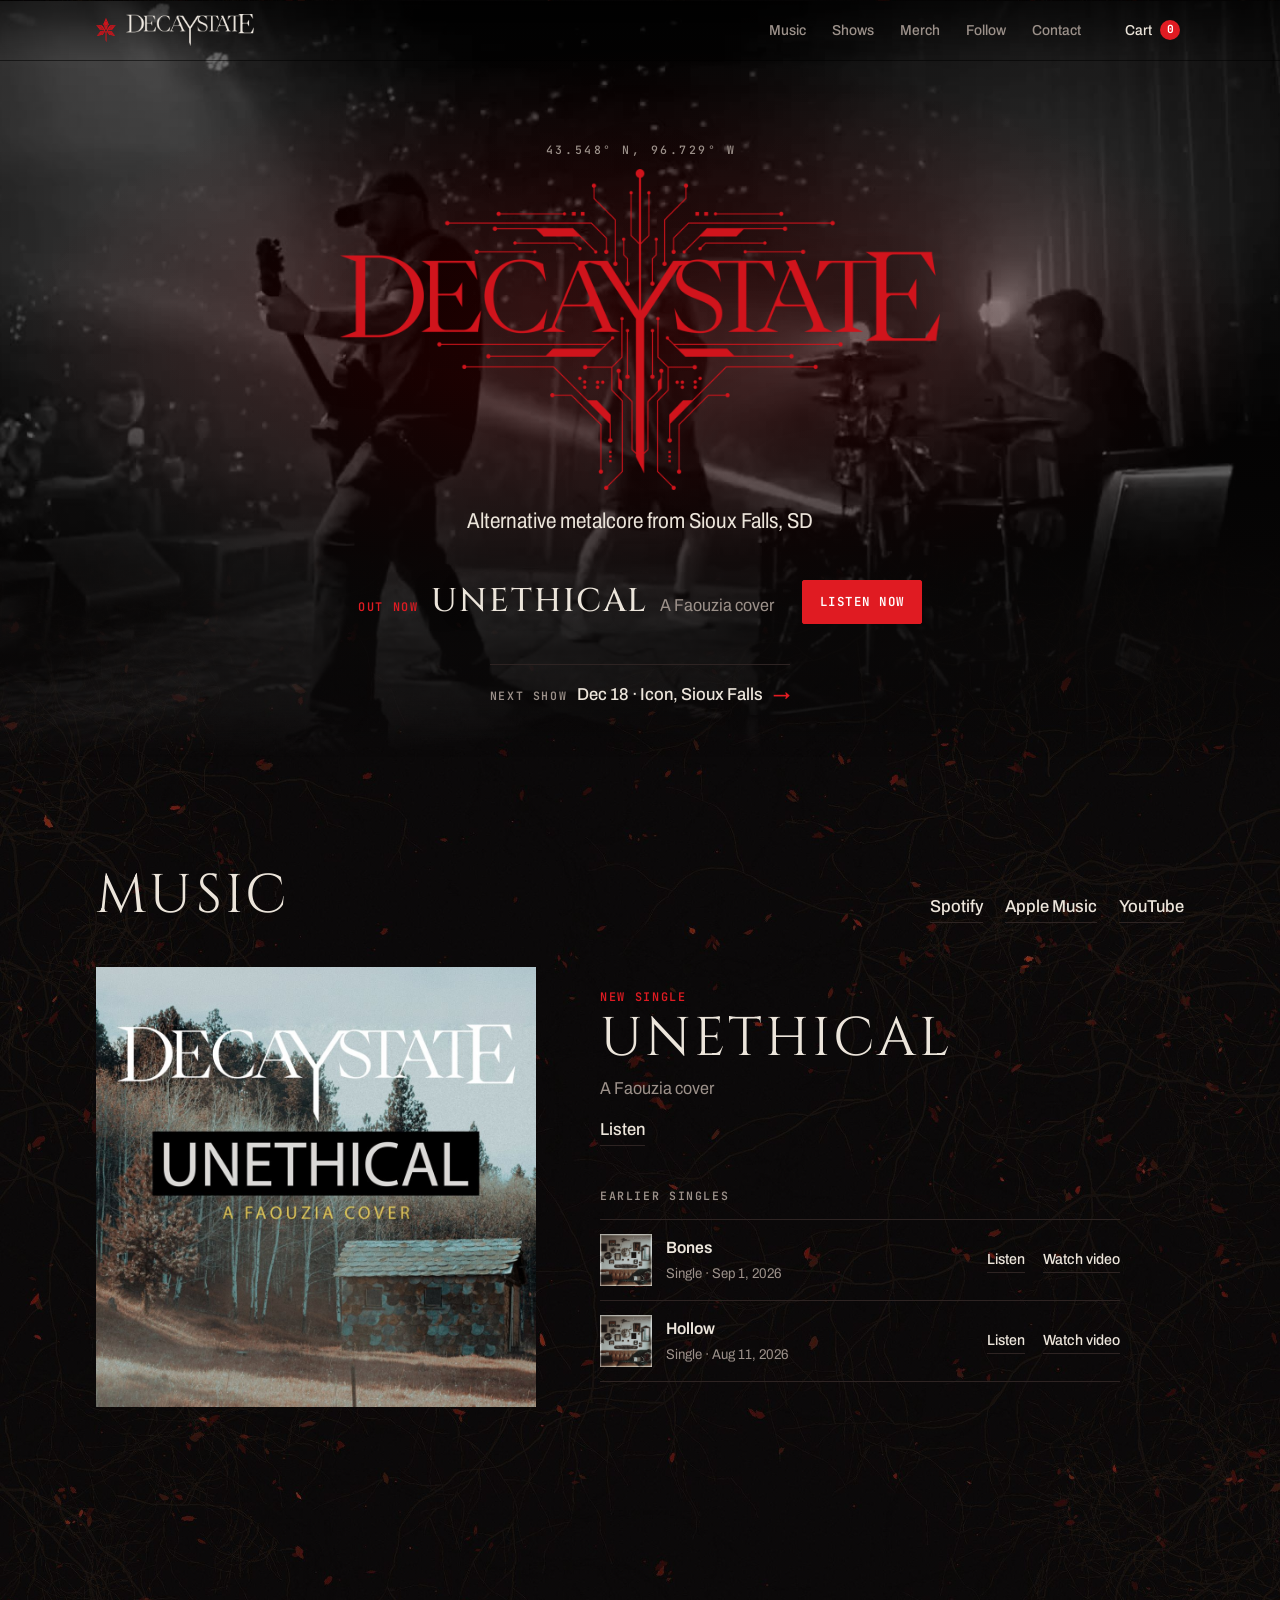
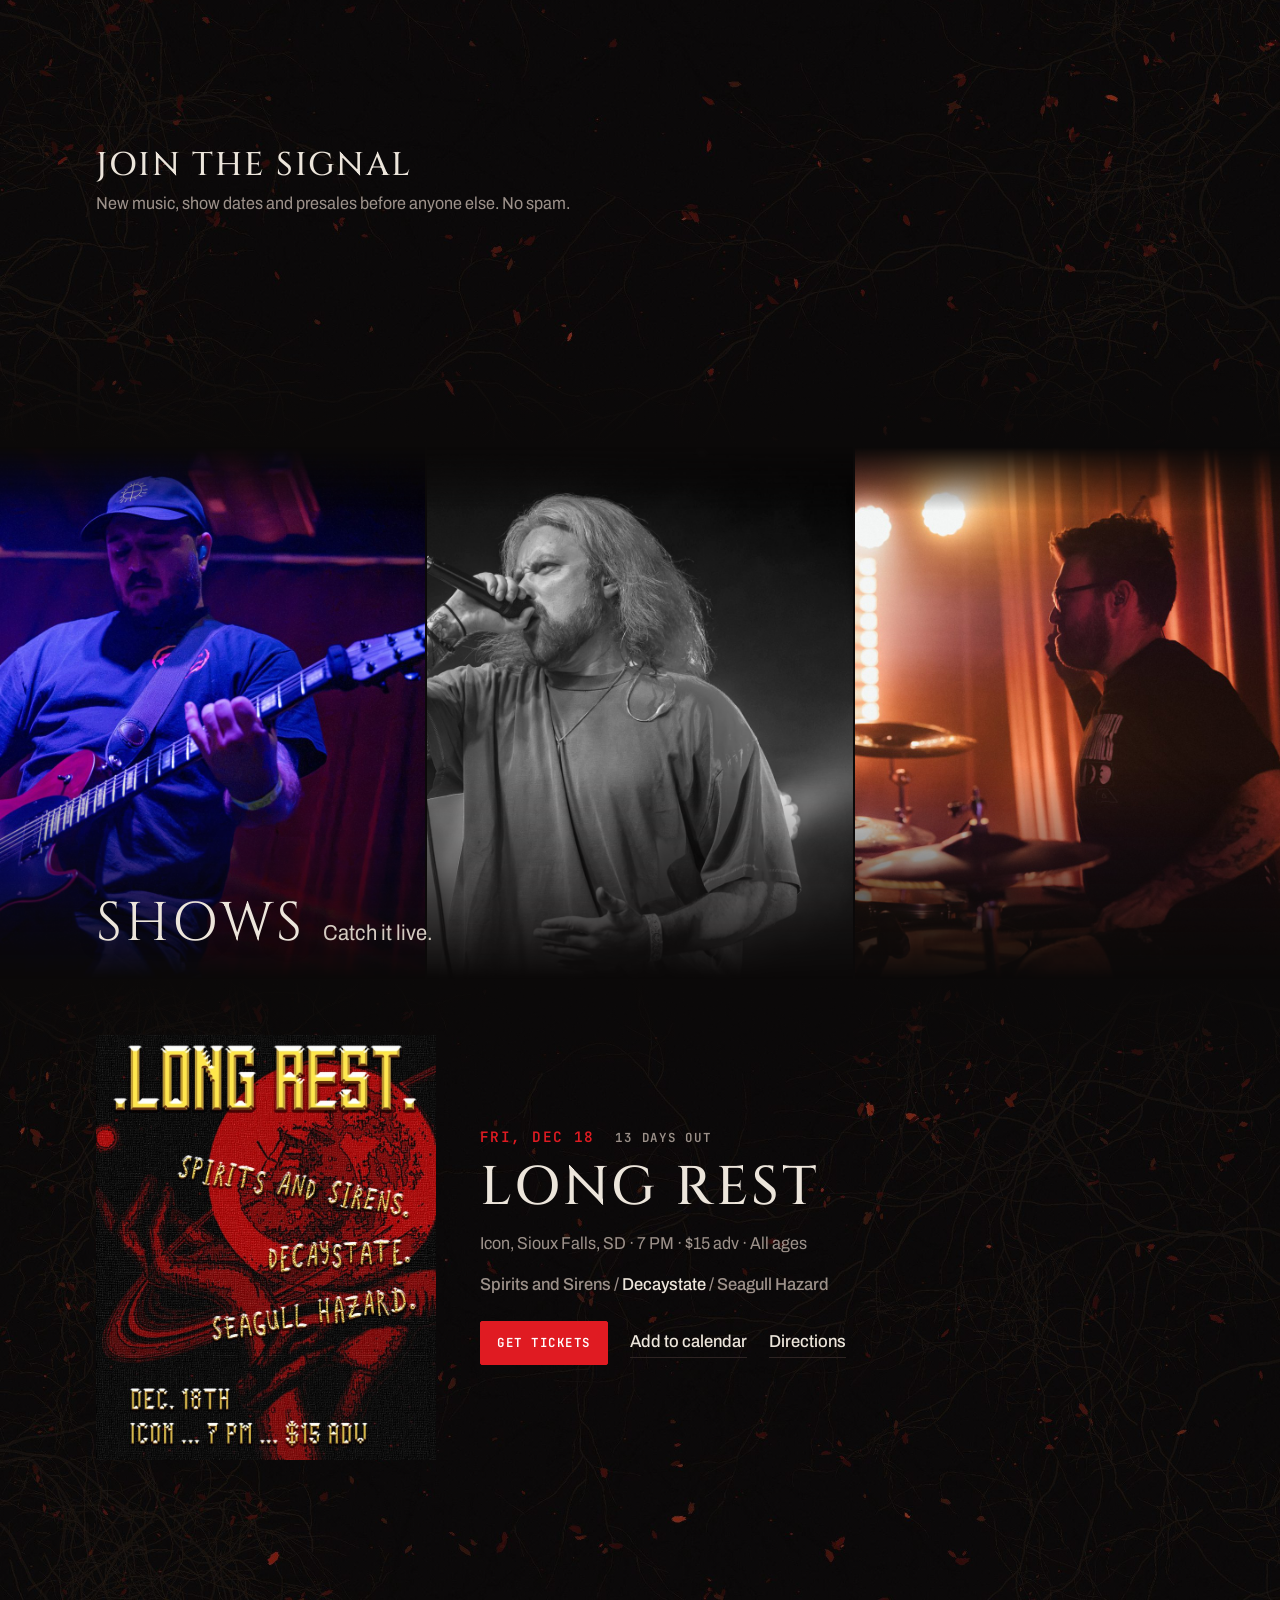
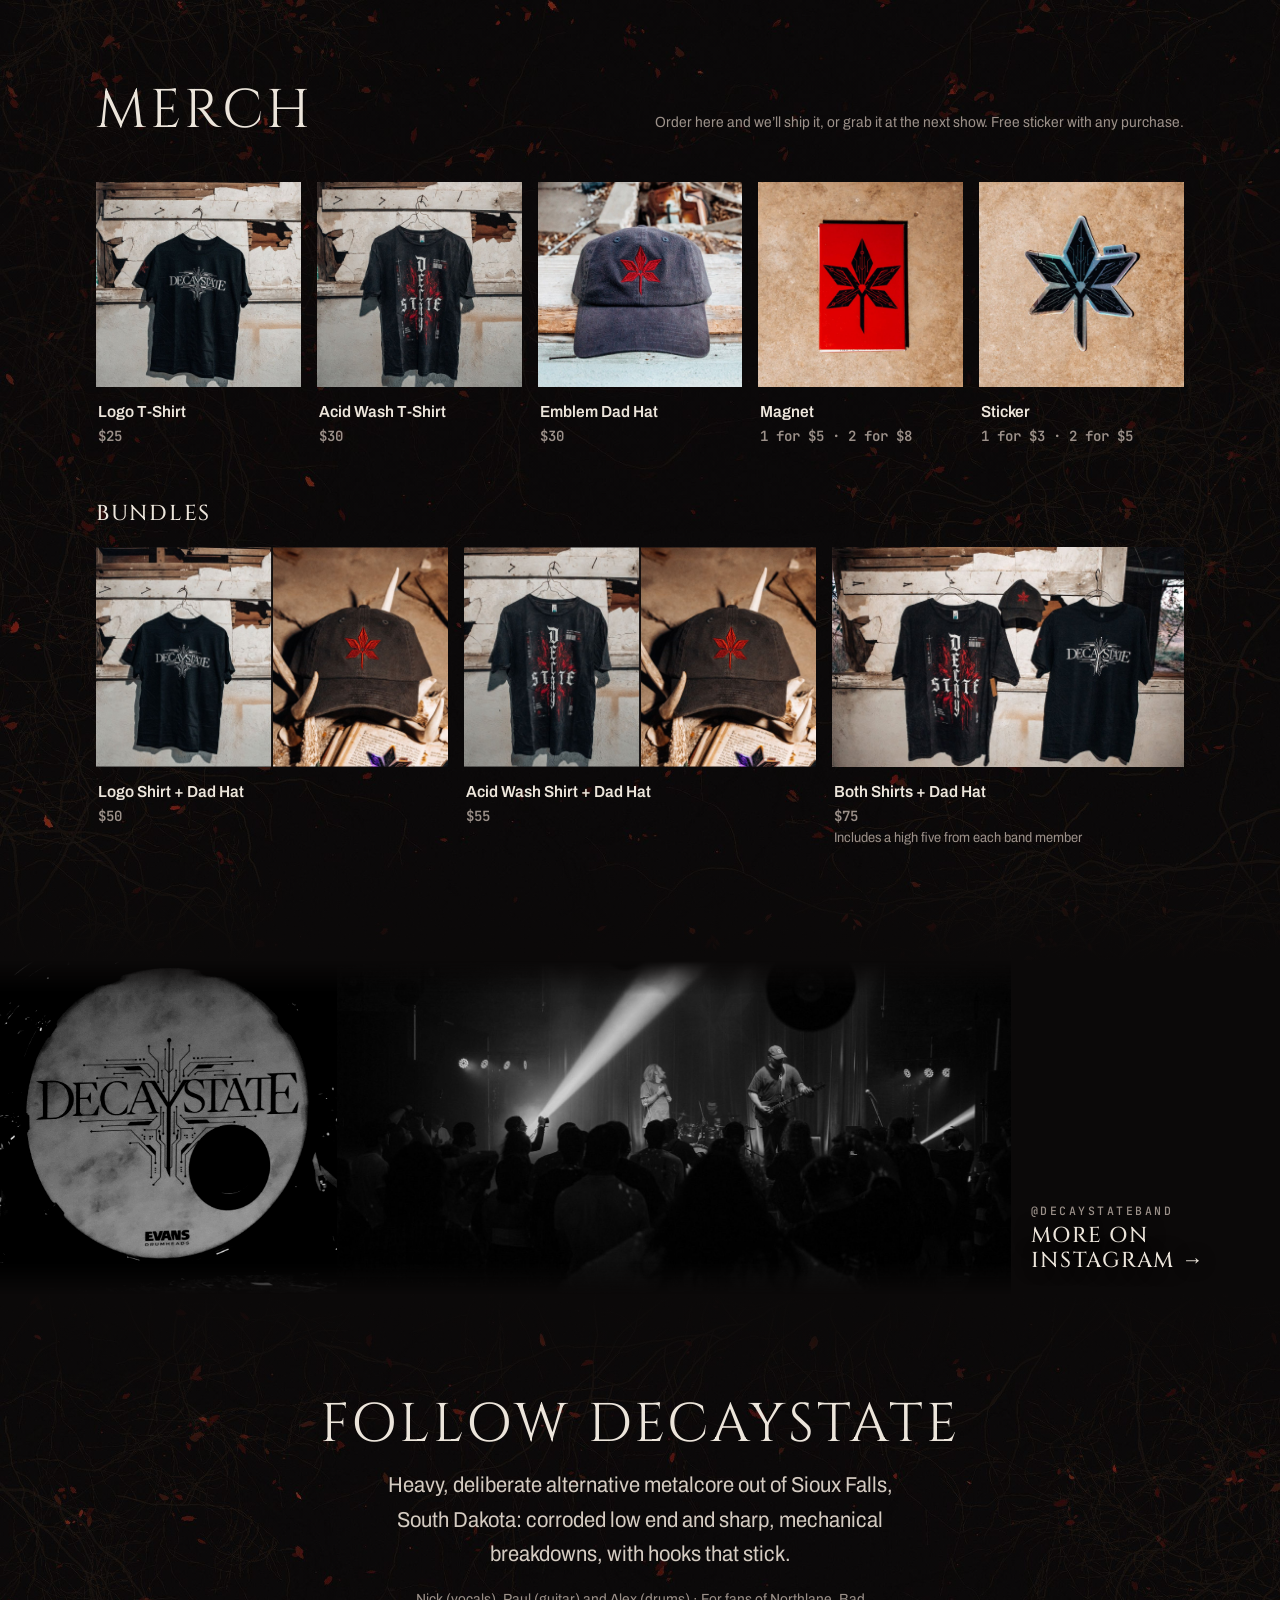
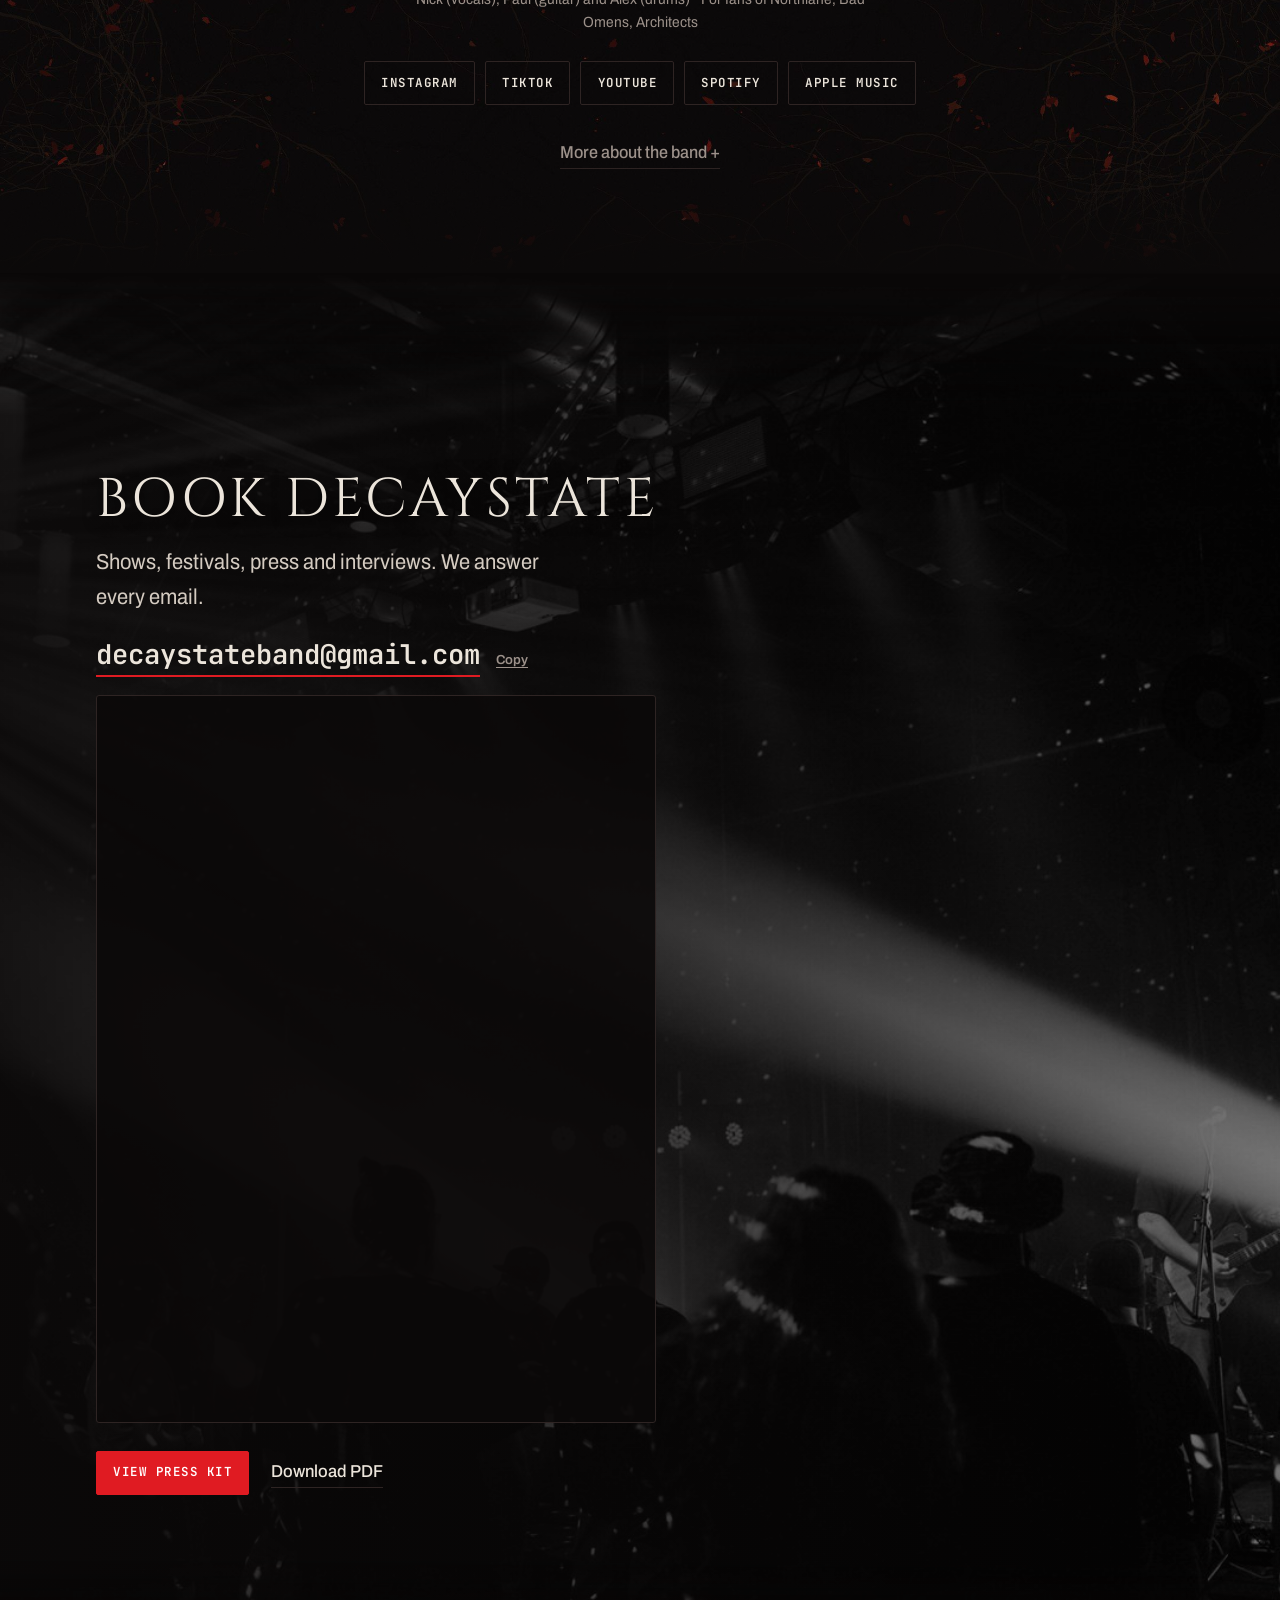
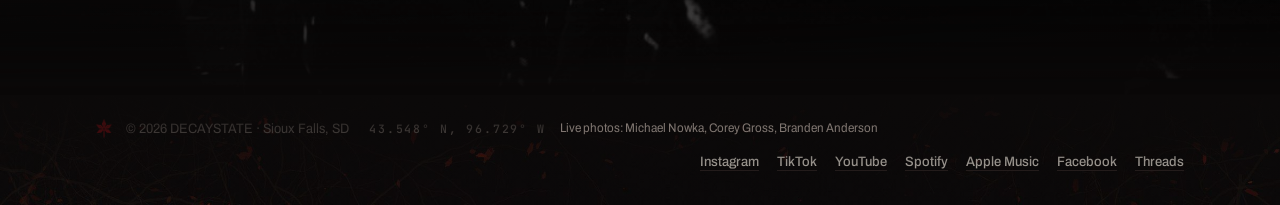
==== commit 501a45f0: "Photos sit in front on a black backing; vines never cross them Co-Authored-By: Claude Opus 5.5 <nore" ====
--- a/index.html
+++ b/index.html
@@ -21,7 +21,7 @@
 <link rel="preconnect" href="https://fonts.googleapis.com">
 <link rel="preconnect" href="https://fonts.gstatic.com" crossorigin>
 <link rel="stylesheet" href="https://fonts.googleapis.com/css2?family=Archivo:wdth,wght@75..100,400..800&family=Cinzel:wght@400;500;700&family=JetBrains+Mono:wght@400;600&display=swap">
-<link rel="stylesheet" href="assets/css/style.css?v=20261103d">
+<link rel="stylesheet" href="assets/css/style.css?v=20261103e">
 <script type="application/ld+json">
 {
  "@context": "https://schema.org",
--- a/assets/css/style.css
+++ b/assets/css/style.css
@@ -482,15 +482,26 @@
 /* live photos (Shows band + Instagram strip): solid over the vines, only their top and bottom edges fade */
 .film, .strip { background: transparent; }
 .film video, .film__pane {
-  -webkit-mask-image: linear-gradient(180deg, transparent 0, rgba(0,0,0,.5) 18%, #000 38%, #000 60%, transparent 100%);
-          mask-image: linear-gradient(180deg, transparent 0, rgba(0,0,0,.5) 18%, #000 38%, #000 60%, transparent 100%); }
+  -webkit-mask-image: linear-gradient(180deg, transparent 0, #000 12%, #000 60%, transparent 100%);
+          mask-image: linear-gradient(180deg, transparent 0, #000 12%, #000 60%, transparent 100%); }
 .film::after { background: none; }
+/* plain black backing behind the photos (band members, Instagram strip, booking):
+   the vines fade out above and below it, so nothing ever crosses the photos */
+.film::before { content: ""; position: absolute; left: 0; right: 0; top: -110px; bottom: -110px; z-index: -1; pointer-events: none;
+  background: linear-gradient(180deg, transparent 0, var(--void) 110px, var(--void) calc(100% - 110px), transparent 100%); }
 .strip__track img {
-  -webkit-mask-image: linear-gradient(180deg, transparent 0, #000 18%, #000 78%, transparent 100%);
-          mask-image: linear-gradient(180deg, transparent 0, #000 18%, #000 78%, transparent 100%); }
+  -webkit-mask-image: linear-gradient(180deg, transparent 0, #000 10%, #000 90%, transparent 100%);
+          mask-image: linear-gradient(180deg, transparent 0, #000 10%, #000 90%, transparent 100%); }
+.strip { position: relative; overflow: visible; }
+.strip::before { content: ""; position: absolute; left: 0; right: 0; top: -110px; bottom: -110px; z-index: -1; pointer-events: none;
+  background: linear-gradient(180deg, transparent 0, var(--void) 110px, var(--void) calc(100% - 110px), transparent 100%); }
 /* booking photo fades in and out at its edges */
 .book__bg, .book::before {
-  -webkit-mask-image: linear-gradient(180deg, transparent 0, #000 18%, #000 82%, transparent 100%);
-          mask-image: linear-gradient(180deg, transparent 0, #000 18%, #000 82%, transparent 100%); }
+  -webkit-mask-image: linear-gradient(180deg, transparent 0, #000 10%, #000 90%, transparent 100%);
+          mask-image: linear-gradient(180deg, transparent 0, #000 10%, #000 90%, transparent 100%); }
+/* same black backing behind the booking photo */
+.book { overflow: visible; }
+.book::after { content: ""; position: absolute; left: 0; right: 0; top: -110px; bottom: -110px; z-index: -3; pointer-events: none;
+  background: linear-gradient(180deg, transparent 0, var(--void) 110px, var(--void) calc(100% - 110px), transparent 100%); }
 .book::before { background: linear-gradient(90deg, rgba(11,9,9,.92) 0%, rgba(11,9,9,.6) 55%, rgba(11,9,9,.25) 100%); }
 .foot { border-top-color: transparent; }
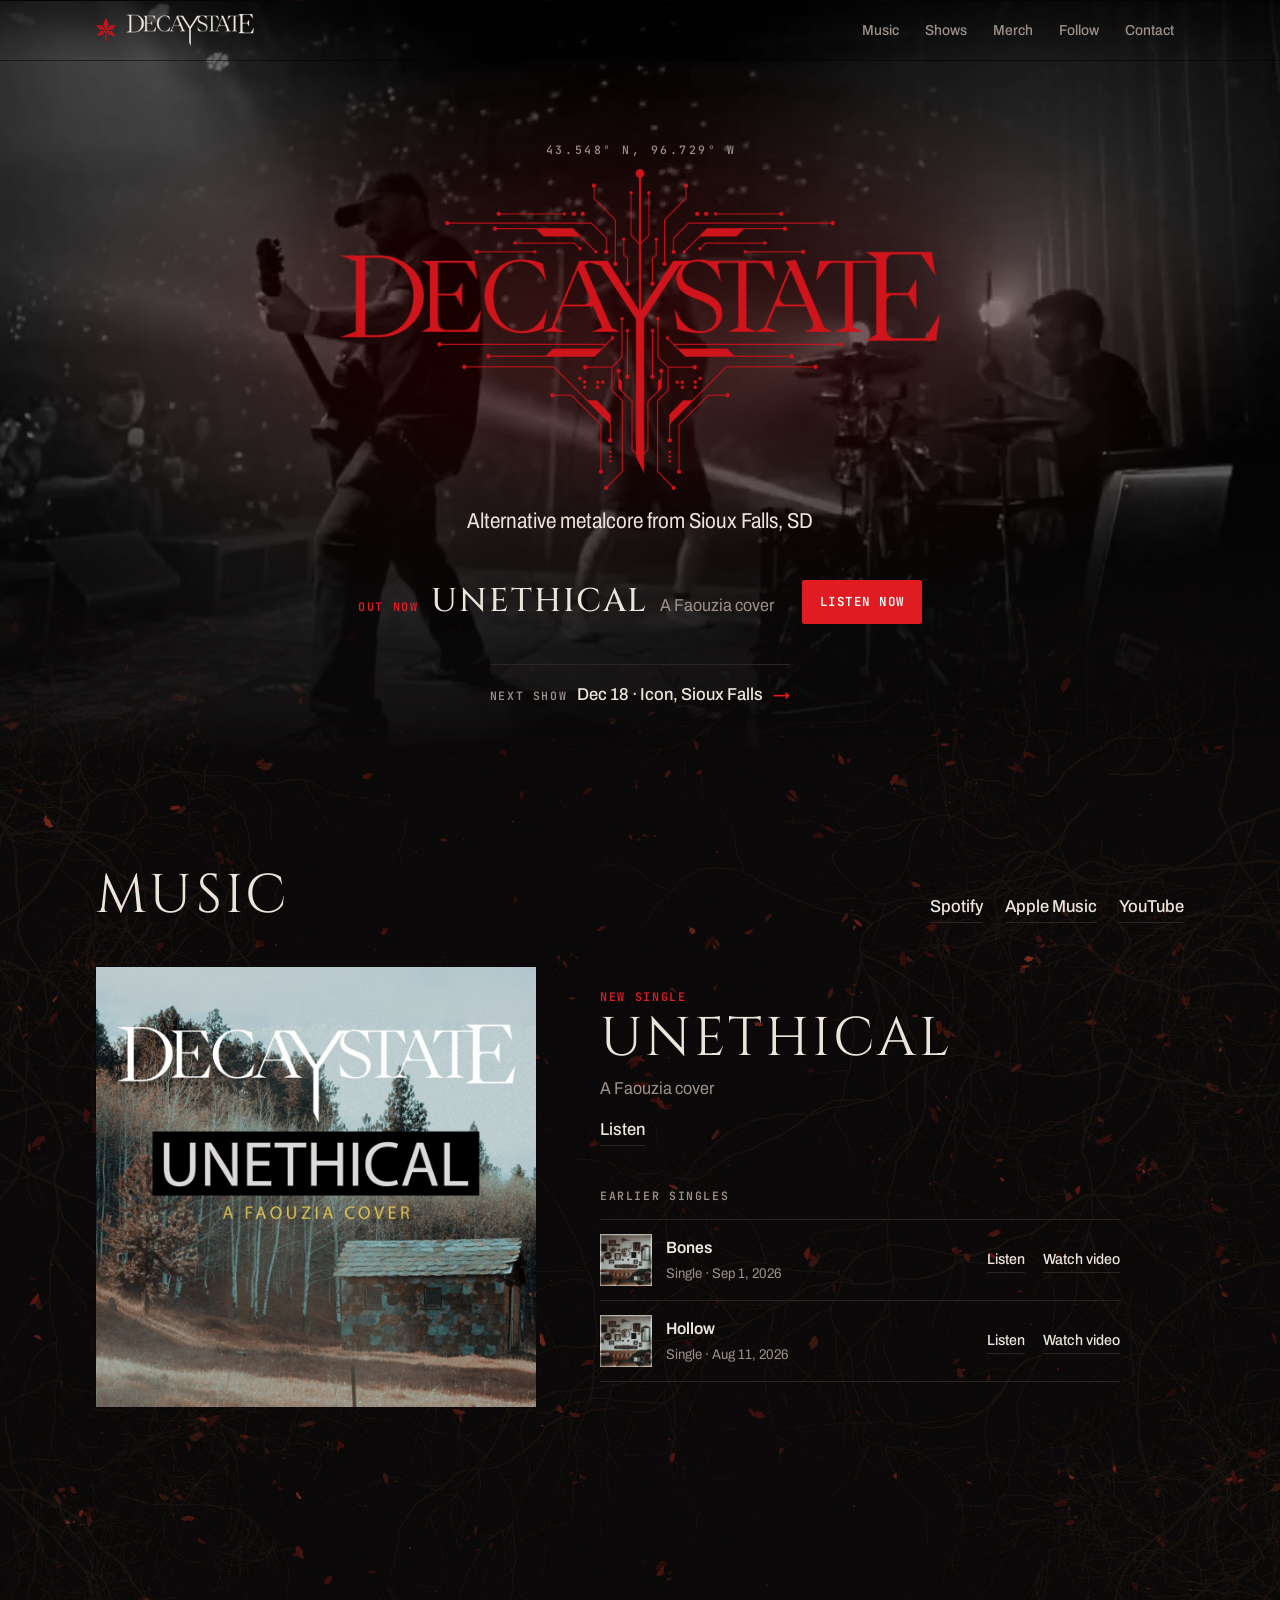
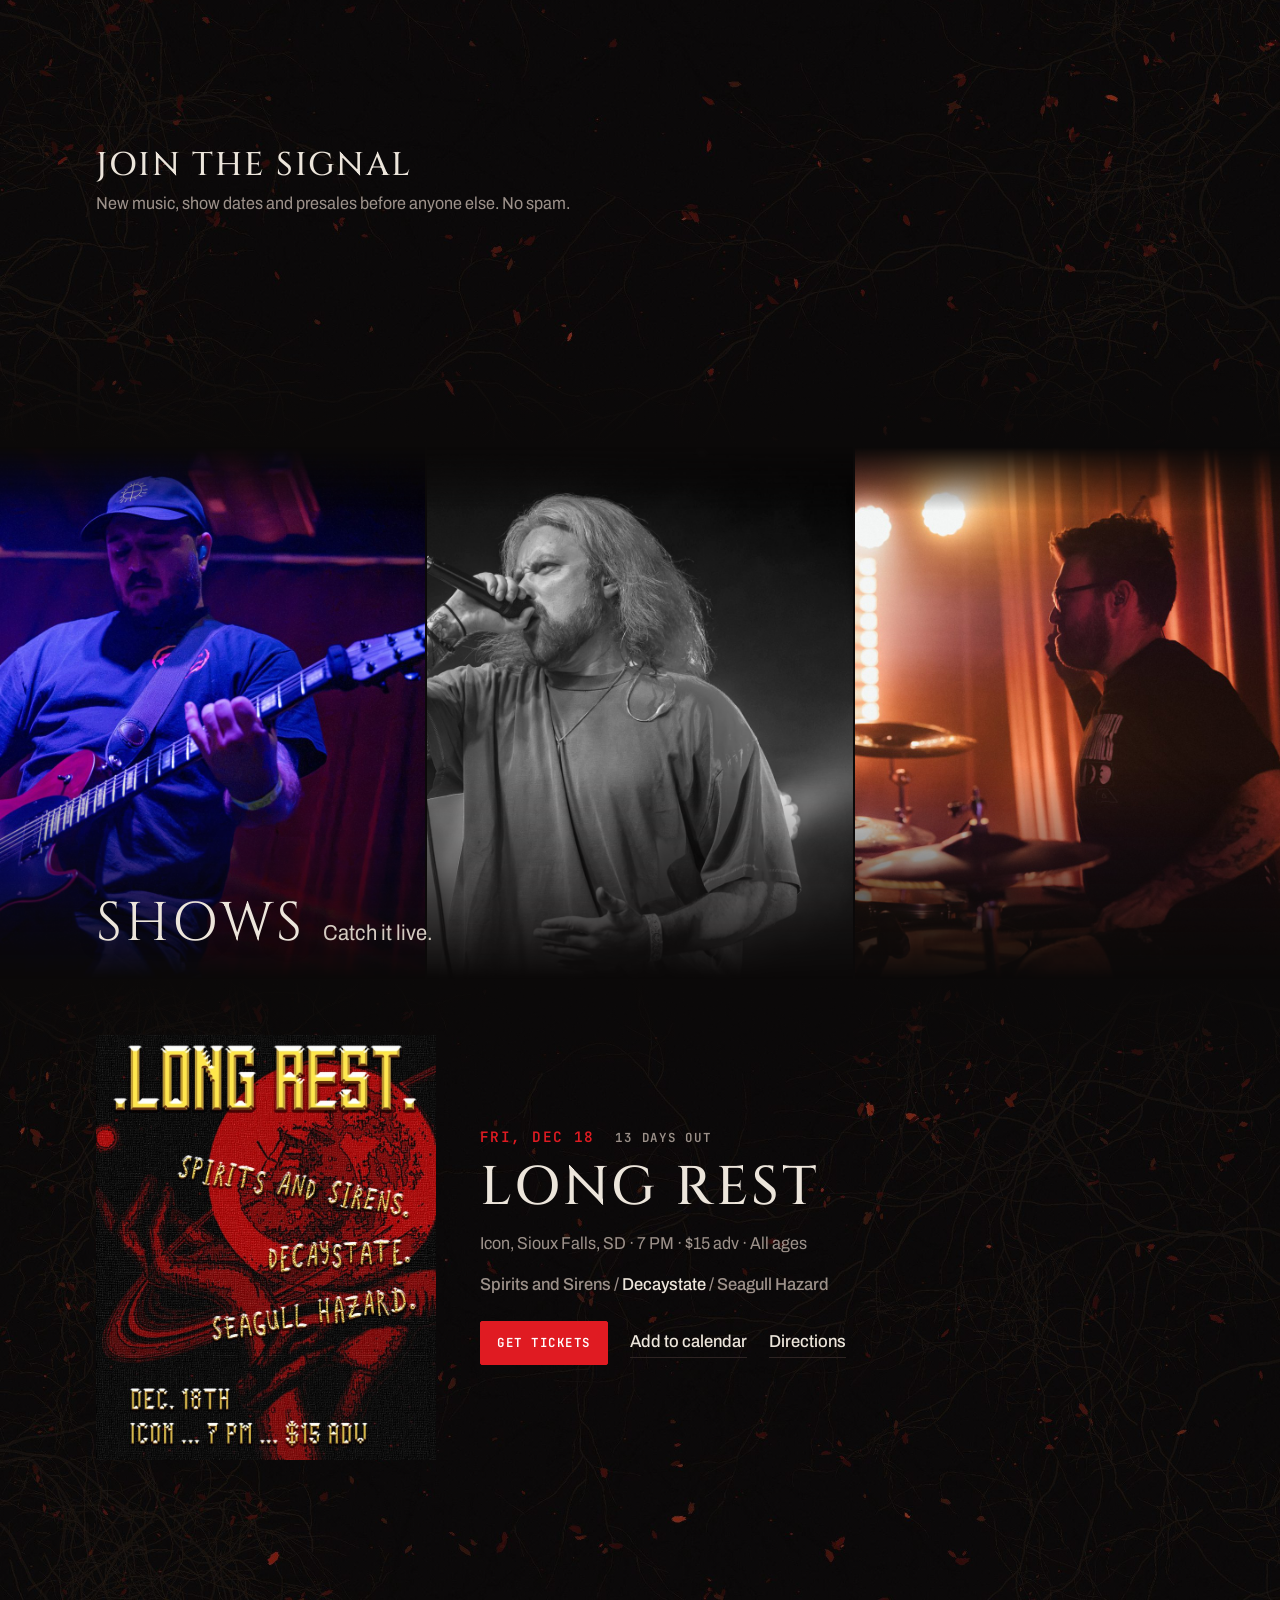
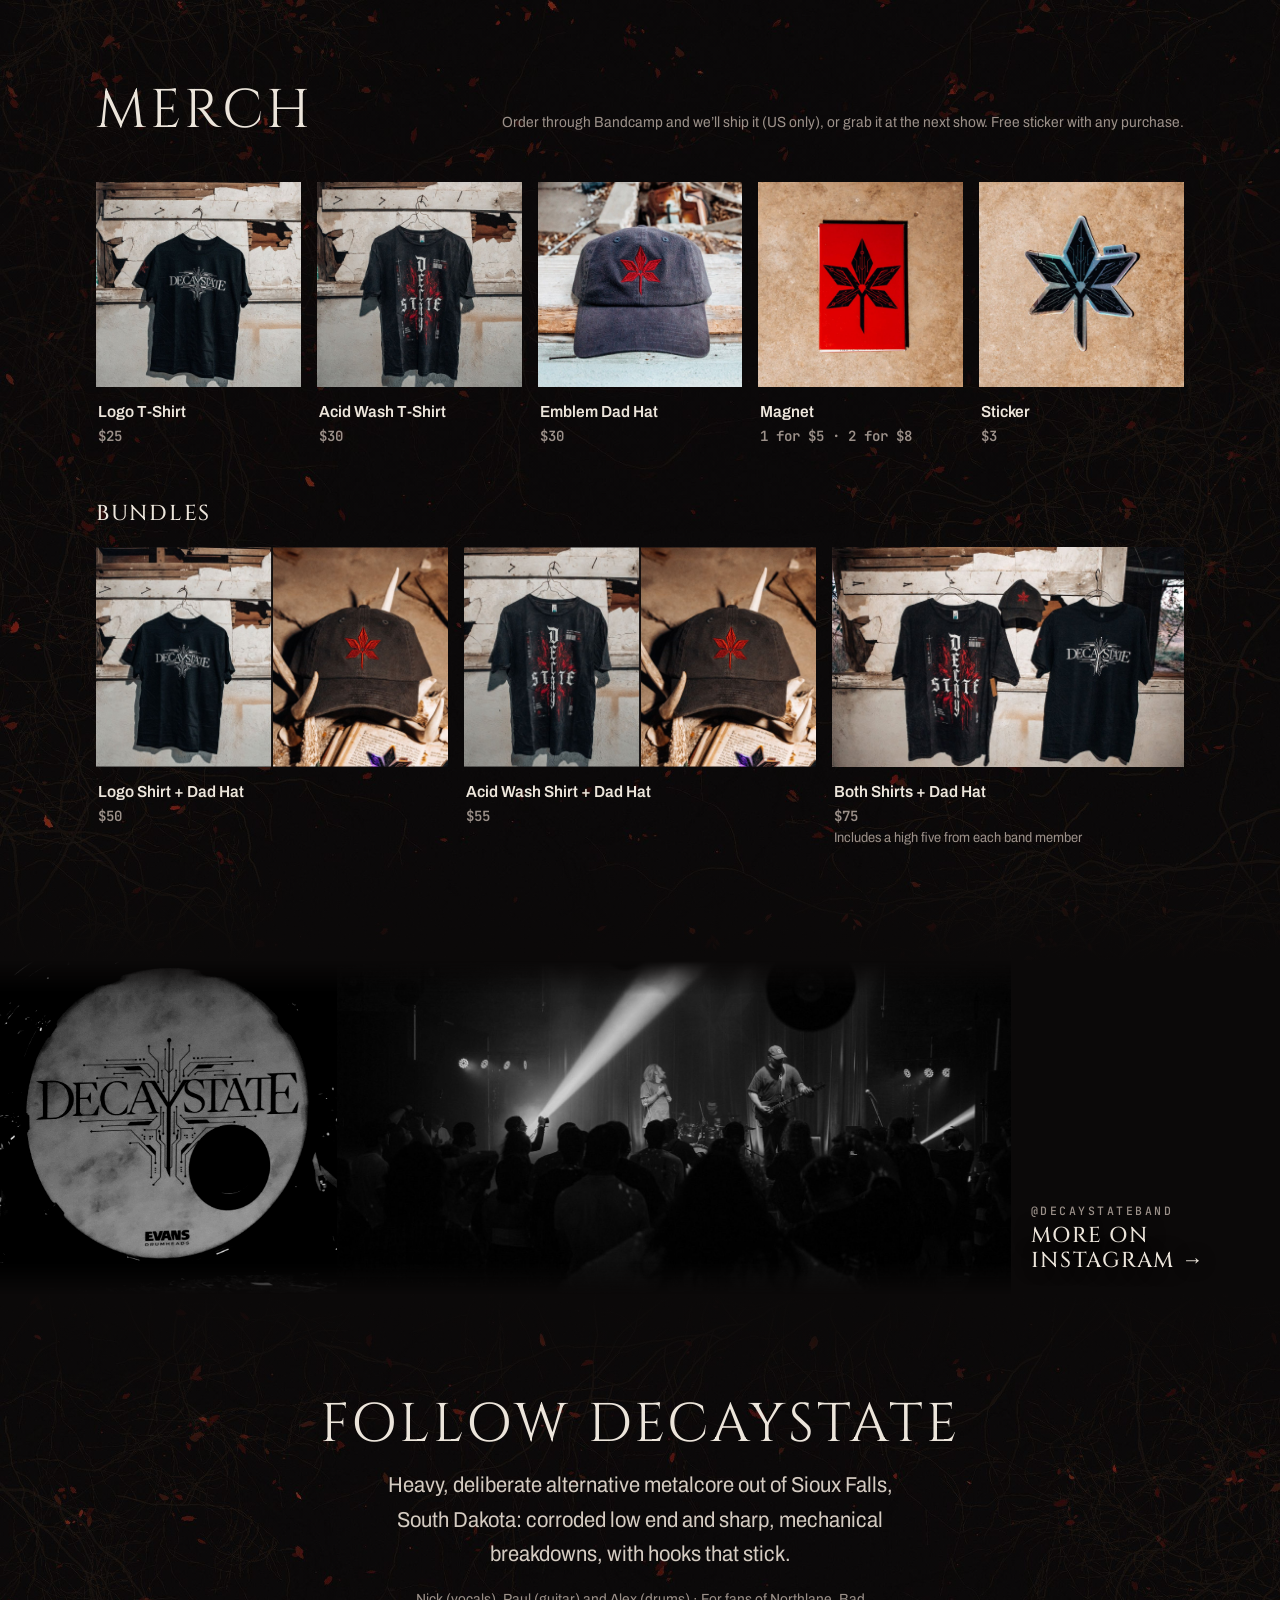
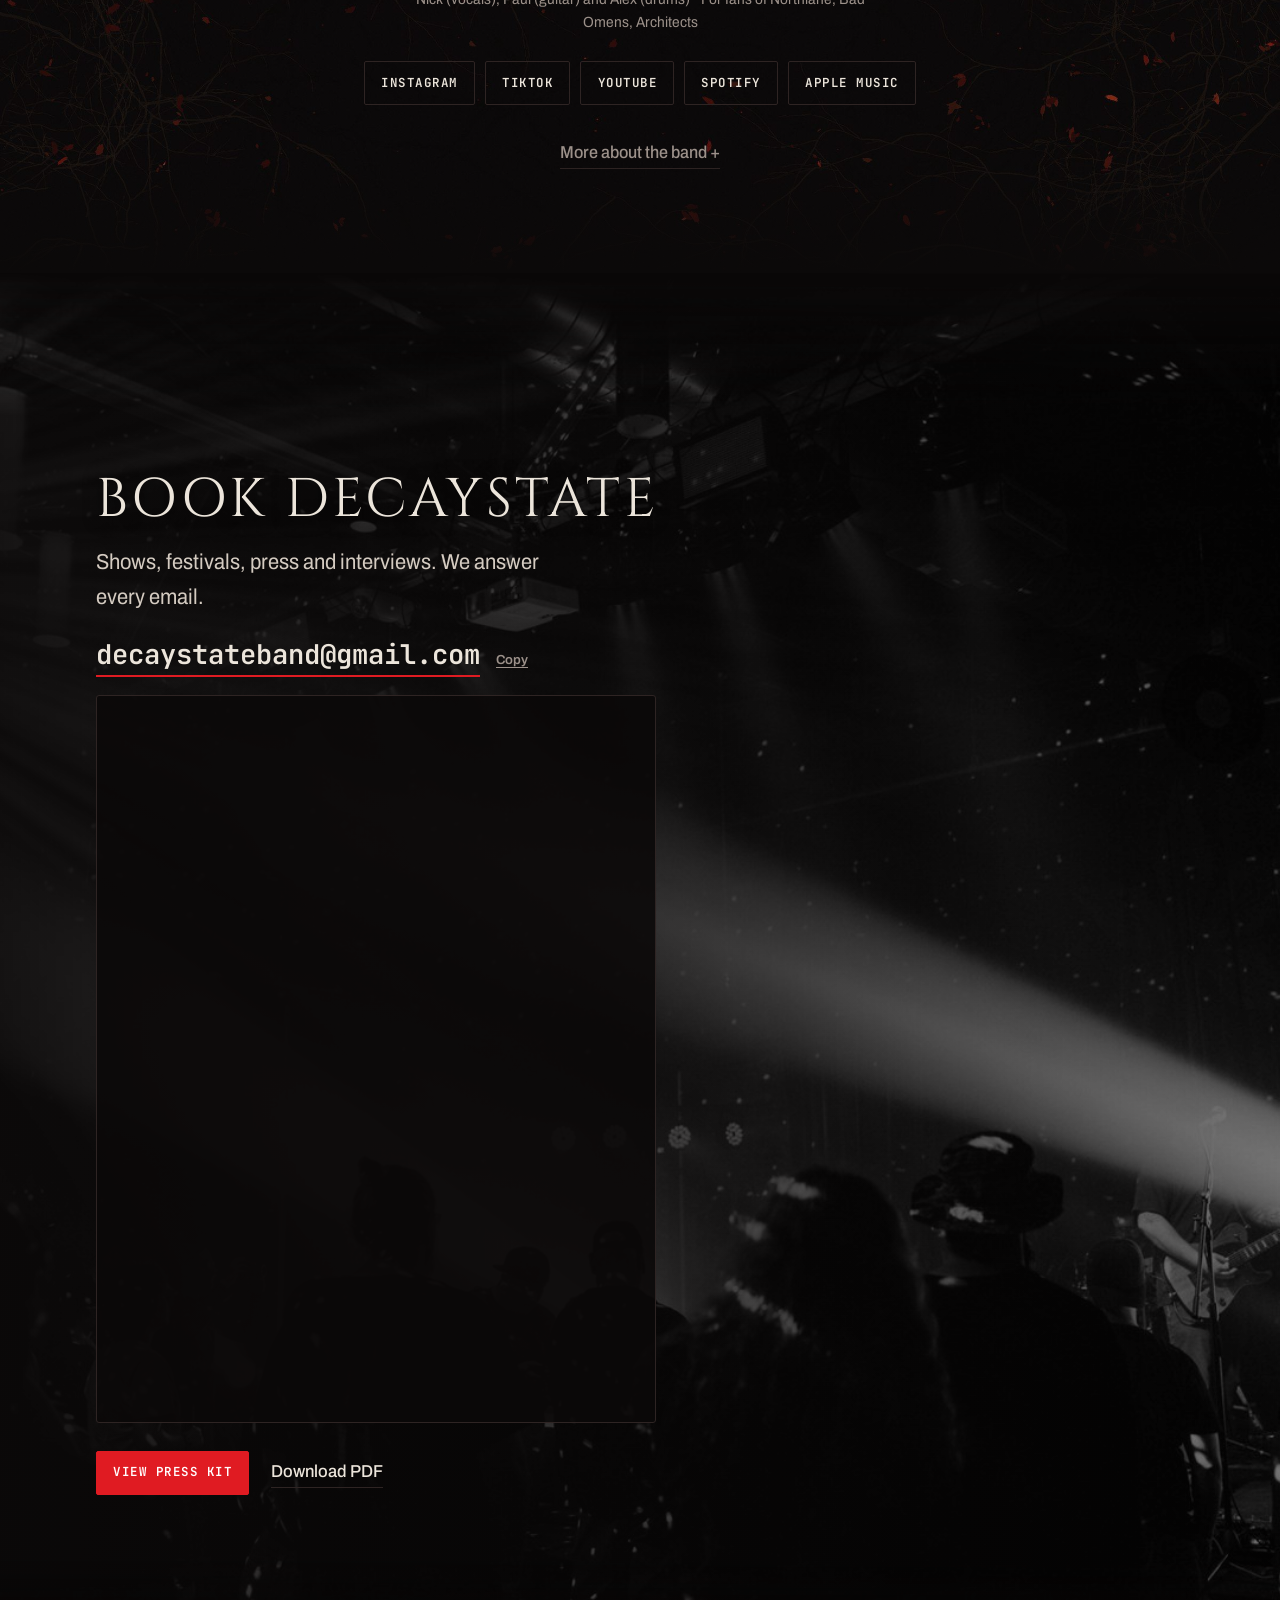
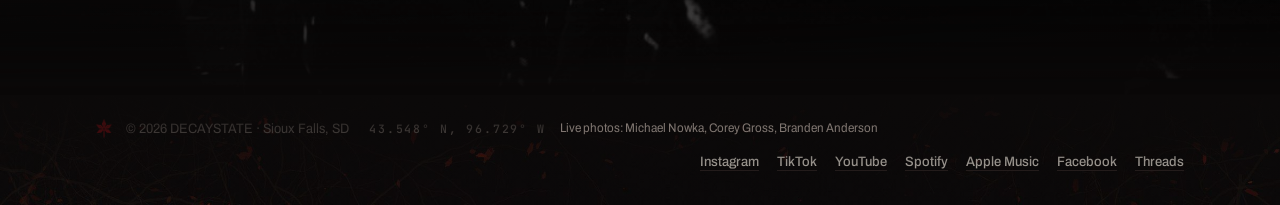
==== commit e554be52: "Merch: buy through Bandcamp Each product popup links to its Bandcamp listing (magnets also link the " ====
--- a/index.html
+++ b/index.html
@@ -173,7 +173,7 @@
     <div class="wrap">
       <div class="sec__head">
         <h2 id="merchH">Merch</h2>
-        <p class="perk">Order here and we’ll ship it, or grab it at the next show. <span id="perk"></span></p>
+        <p class="perk">Order through Bandcamp and we’ll ship it (US only), or grab it at the next show. <span id="perk"></span></p>
       </div>
       <div class="shop" id="shop"></div>
       <h3 class="sub">Bundles</h3>
@@ -222,7 +222,7 @@
     <div class="book__form ghl" id="bookForm" hidden></div>
     <div class="book__kit">
       <a class="btn" href="epk.html" data-track="epk-view">View press kit</a>
-      <a class="tlink" href="assets/epk/Decaystate_EPK.pdf?v=20261023" download data-track="epk-download">Download PDF</a>
+      <a class="tlink" href="assets/epk/Decaystate_EPK.pdf?v=20261103" download data-track="epk-download">Download PDF</a>
     </div>
   </div>
 </section>
@@ -255,7 +255,7 @@
 
 <div class="toast" id="toast" role="status" aria-live="polite"></div>
 
-<script src="assets/js/config.js?v=20261103a"></script>
-<script src="assets/js/main.js?v=20261102d"></script>
+<script src="assets/js/config.js?v=20261103b"></script>
+<script src="assets/js/main.js?v=20261103a"></script>
 </body>
 </html>
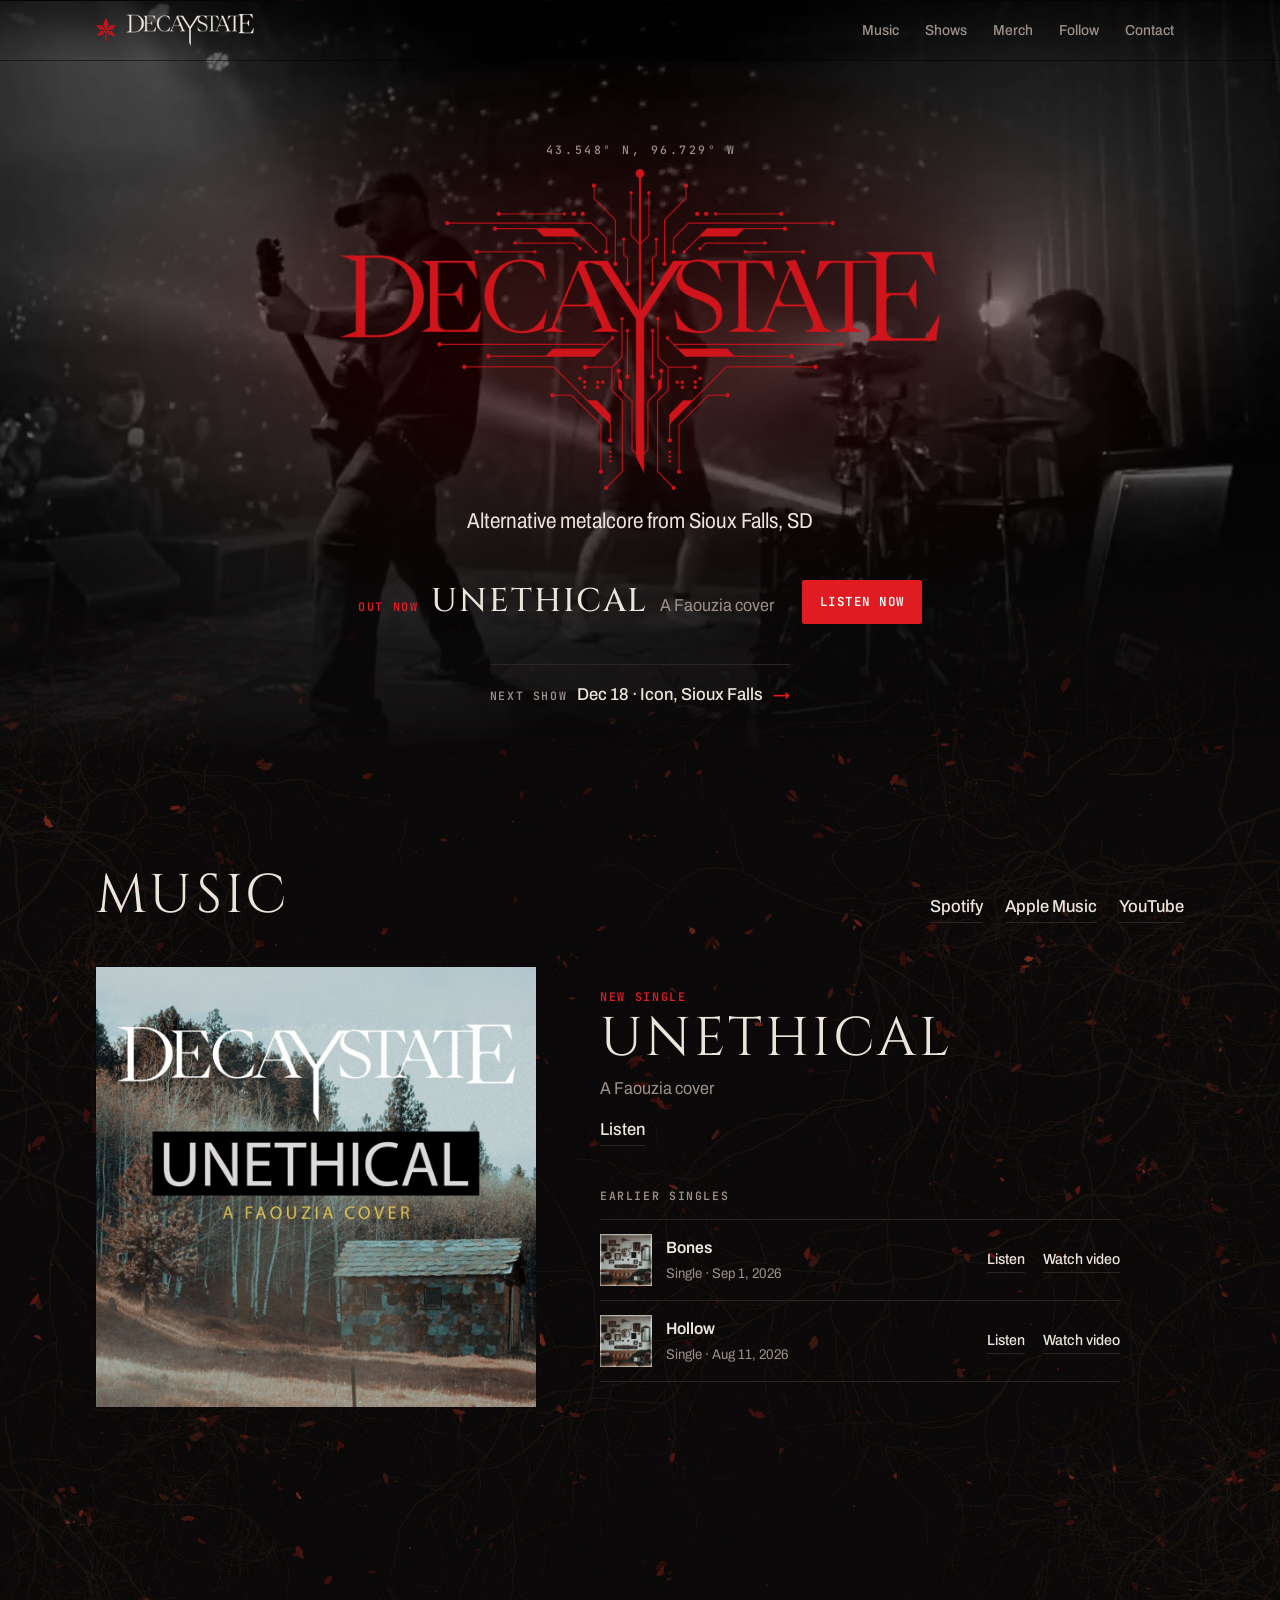
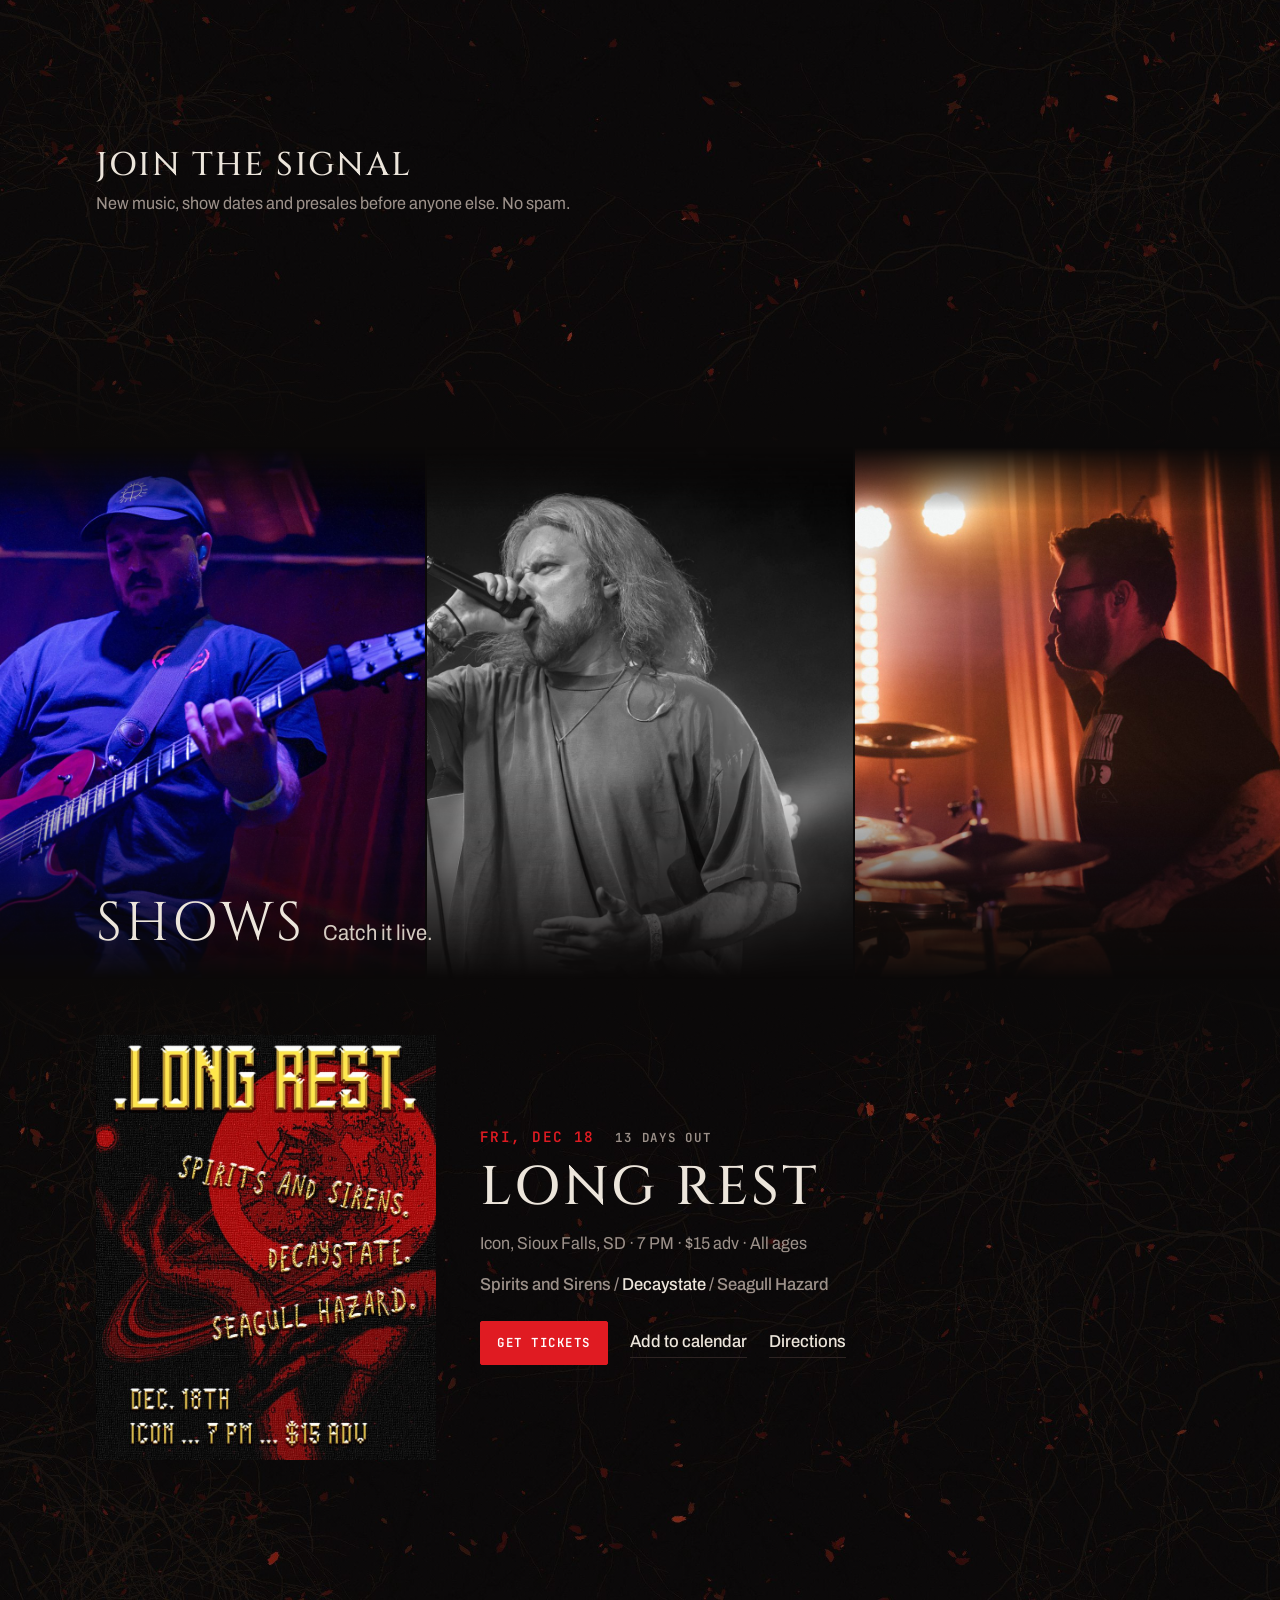
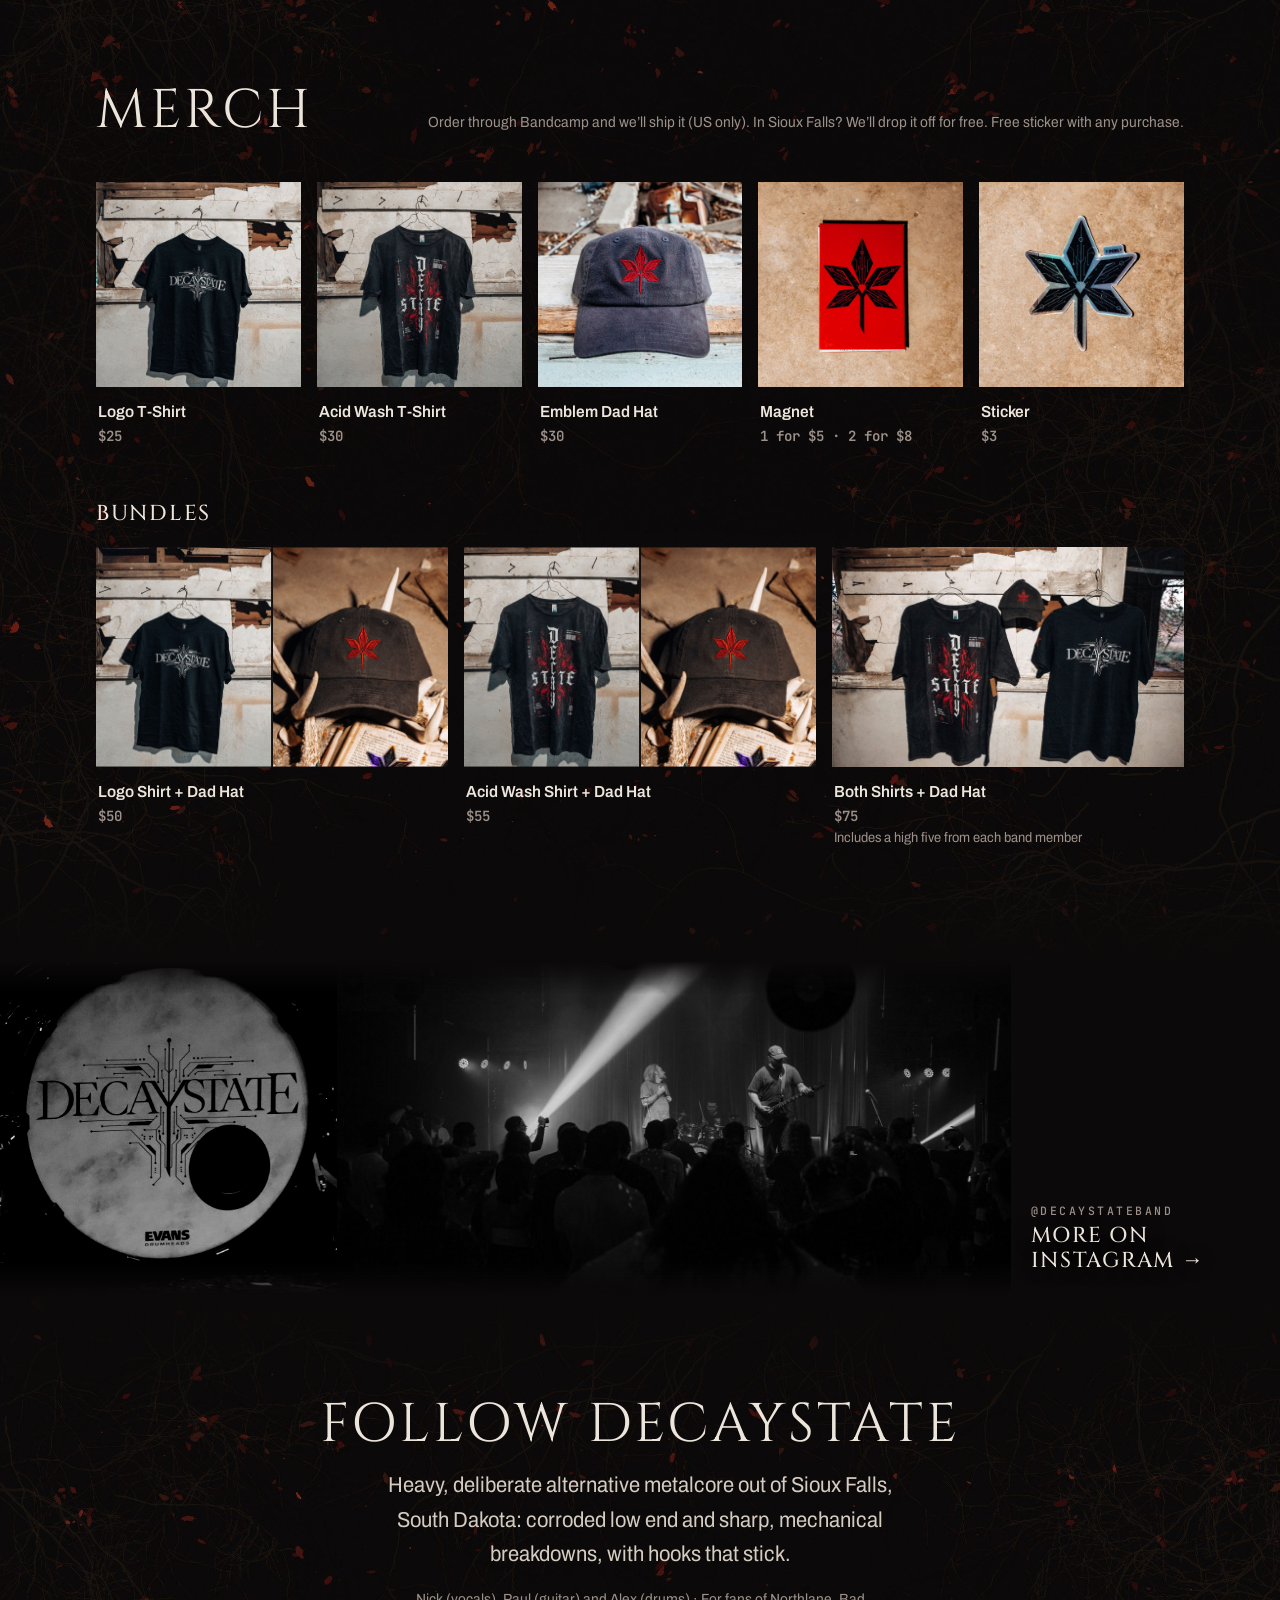
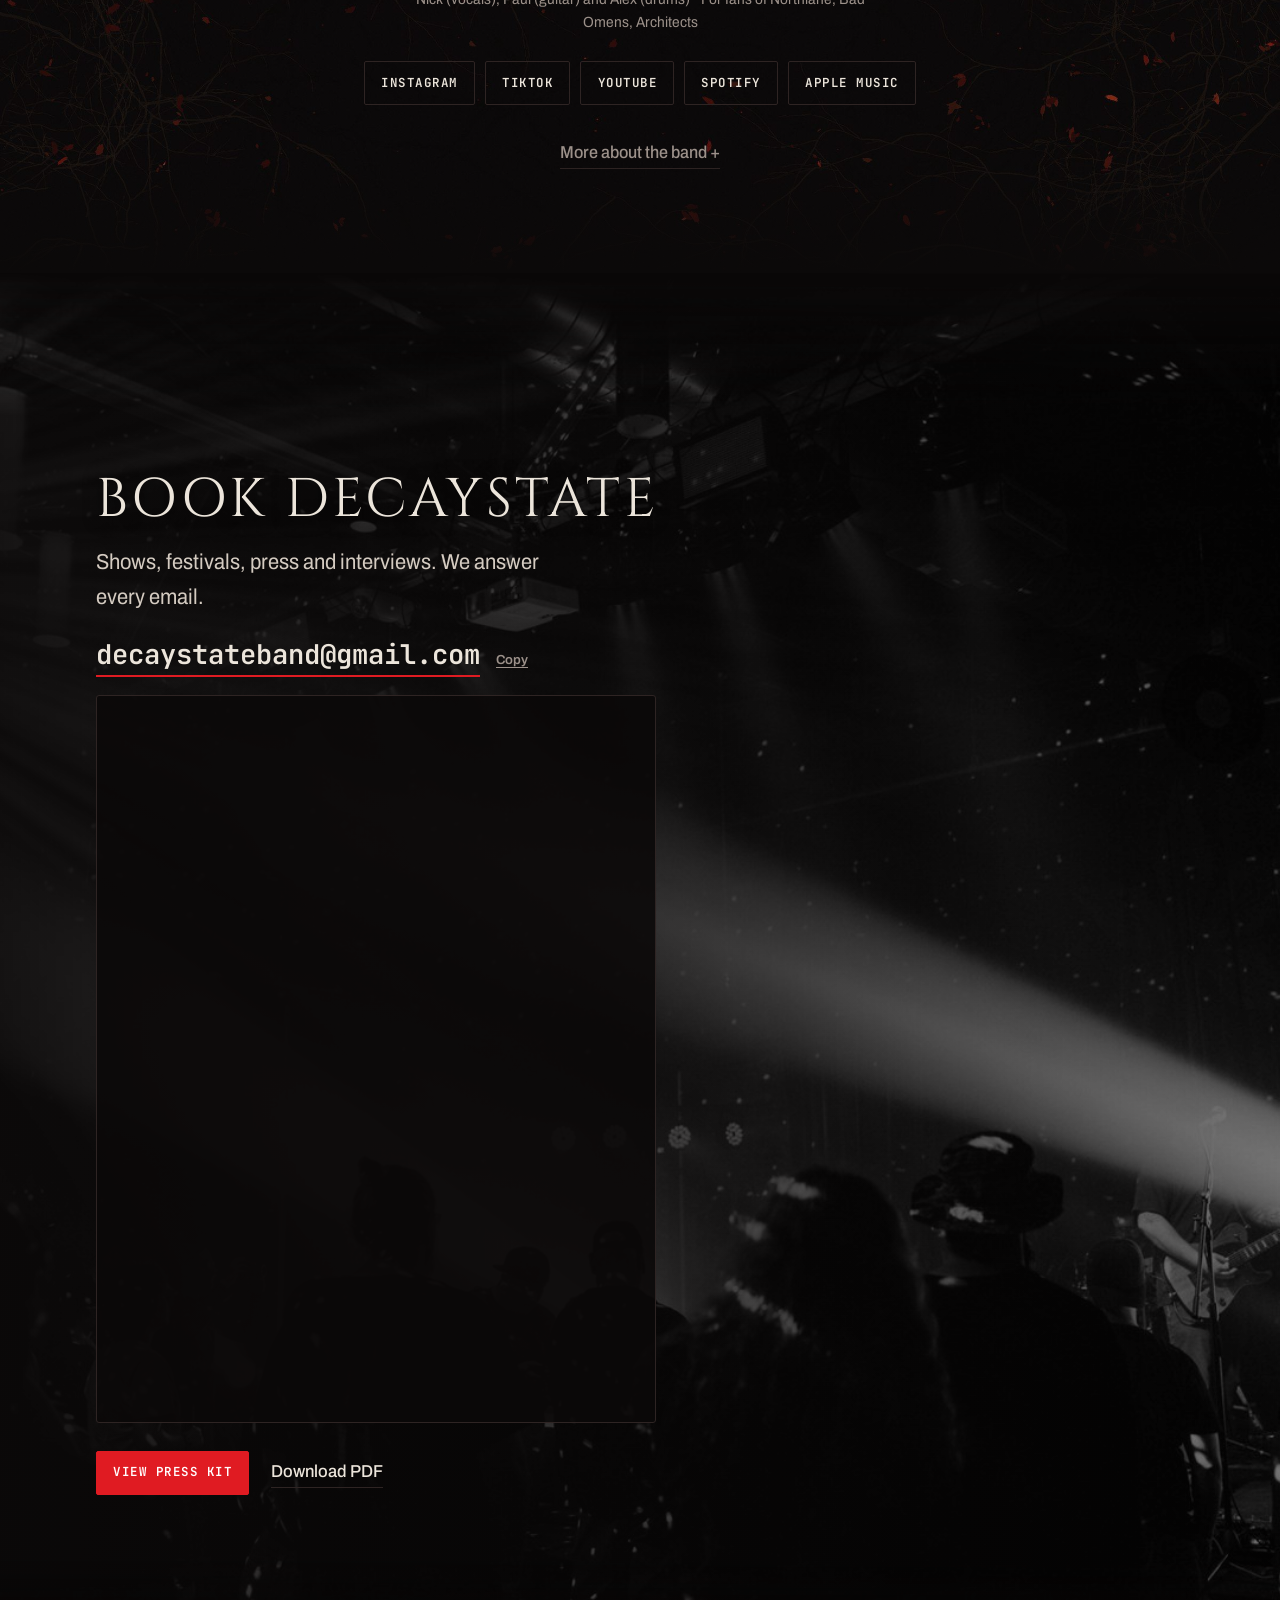
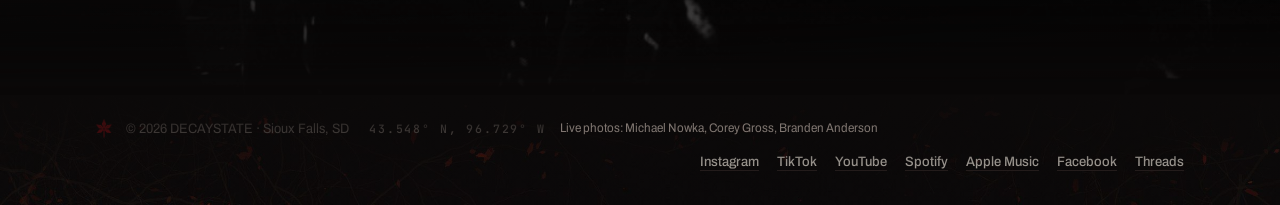
==== commit 186f25b4: "Merch: free Sioux Falls drop-off Each product popup keeps the Bandcamp button and adds an 'In Sioux " ====
--- a/index.html
+++ b/index.html
@@ -21,7 +21,7 @@
 <link rel="preconnect" href="https://fonts.googleapis.com">
 <link rel="preconnect" href="https://fonts.gstatic.com" crossorigin>
 <link rel="stylesheet" href="https://fonts.googleapis.com/css2?family=Archivo:wdth,wght@75..100,400..800&family=Cinzel:wght@400;500;700&family=JetBrains+Mono:wght@400;600&display=swap">
-<link rel="stylesheet" href="assets/css/style.css?v=20261103e">
+<link rel="stylesheet" href="assets/css/style.css?v=20261103f">
 <script type="application/ld+json">
 {
  "@context": "https://schema.org",
@@ -173,7 +173,7 @@
     <div class="wrap">
       <div class="sec__head">
         <h2 id="merchH">Merch</h2>
-        <p class="perk">Order through Bandcamp and we’ll ship it (US only), or grab it at the next show. <span id="perk"></span></p>
+        <p class="perk">Order through Bandcamp and we’ll ship it (US only). In Sioux Falls? We’ll drop it off for free. <span id="perk"></span></p>
       </div>
       <div class="shop" id="shop"></div>
       <h3 class="sub">Bundles</h3>
@@ -255,7 +255,7 @@
 
 <div class="toast" id="toast" role="status" aria-live="polite"></div>
 
-<script src="assets/js/config.js?v=20261103b"></script>
-<script src="assets/js/main.js?v=20261103a"></script>
+<script src="assets/js/config.js?v=20261103c"></script>
+<script src="assets/js/main.js?v=20261103b"></script>
 </body>
 </html>
--- a/assets/css/style.css
+++ b/assets/css/style.css
@@ -505,3 +505,6 @@
   background: linear-gradient(180deg, transparent 0, var(--void) 110px, var(--void) calc(100% - 110px), transparent 100%); }
 .book::before { background: linear-gradient(90deg, rgba(11,9,9,.92) 0%, rgba(11,9,9,.6) 55%, rgba(11,9,9,.25) 100%); }
 .foot { border-top-color: transparent; }
+
+/* Free Sioux Falls drop-off, under the Bandcamp buttons */
+.pd__local { display: grid; gap: 14px; margin-top: 6px; padding-top: 18px; border-top: 1px solid rgba(236, 229, 219, .14); }
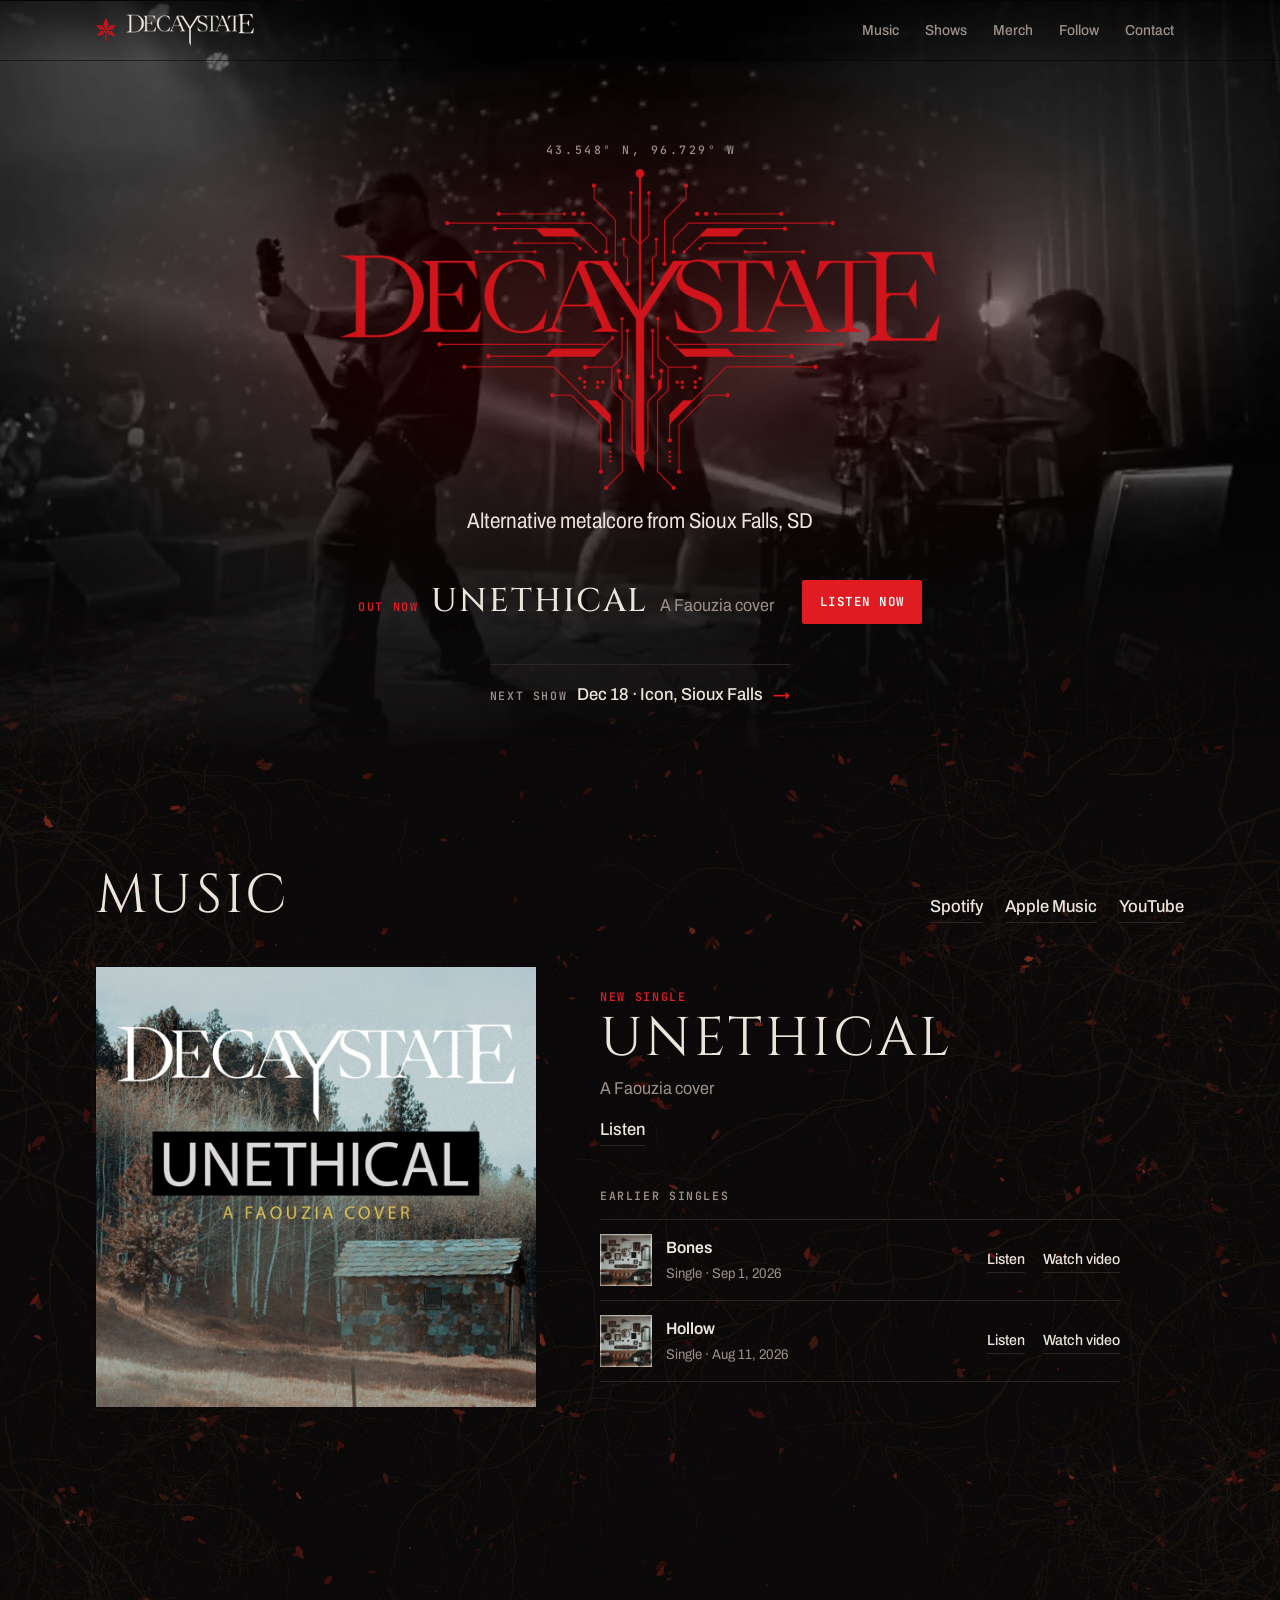
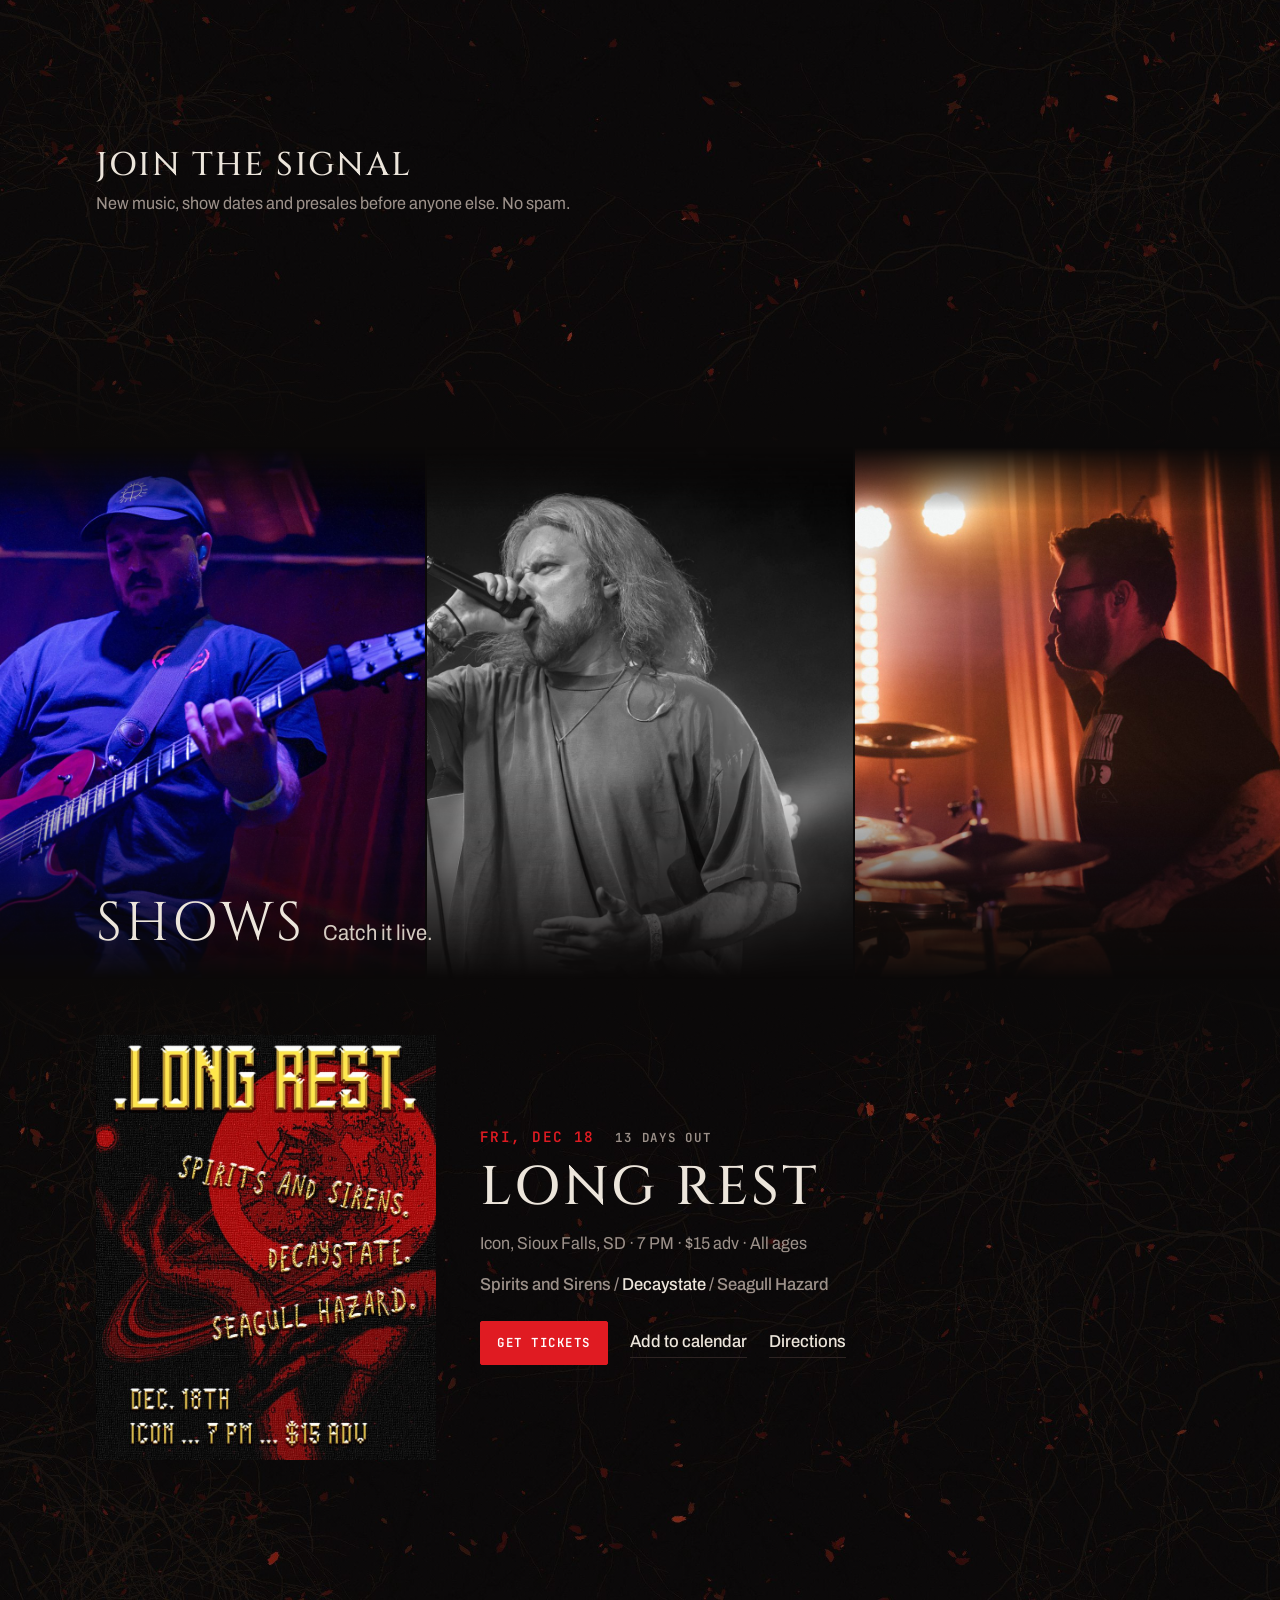
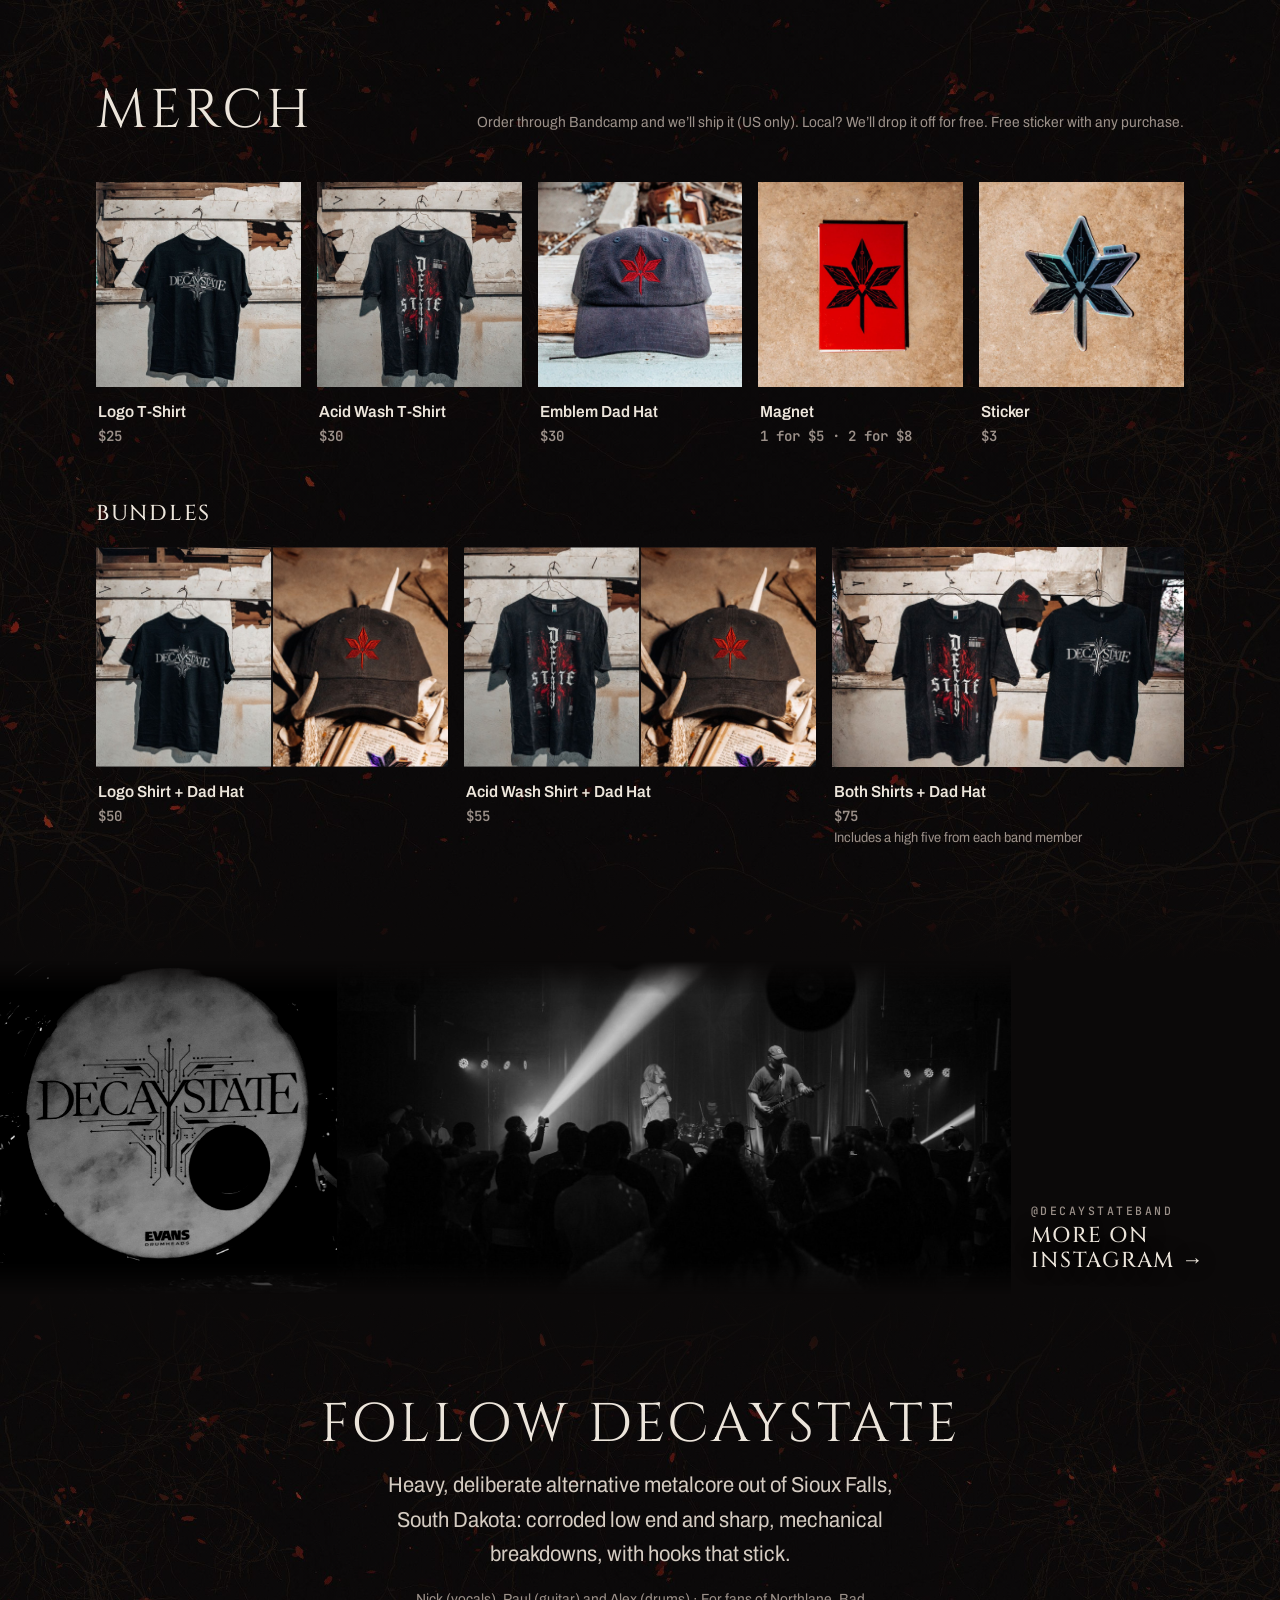
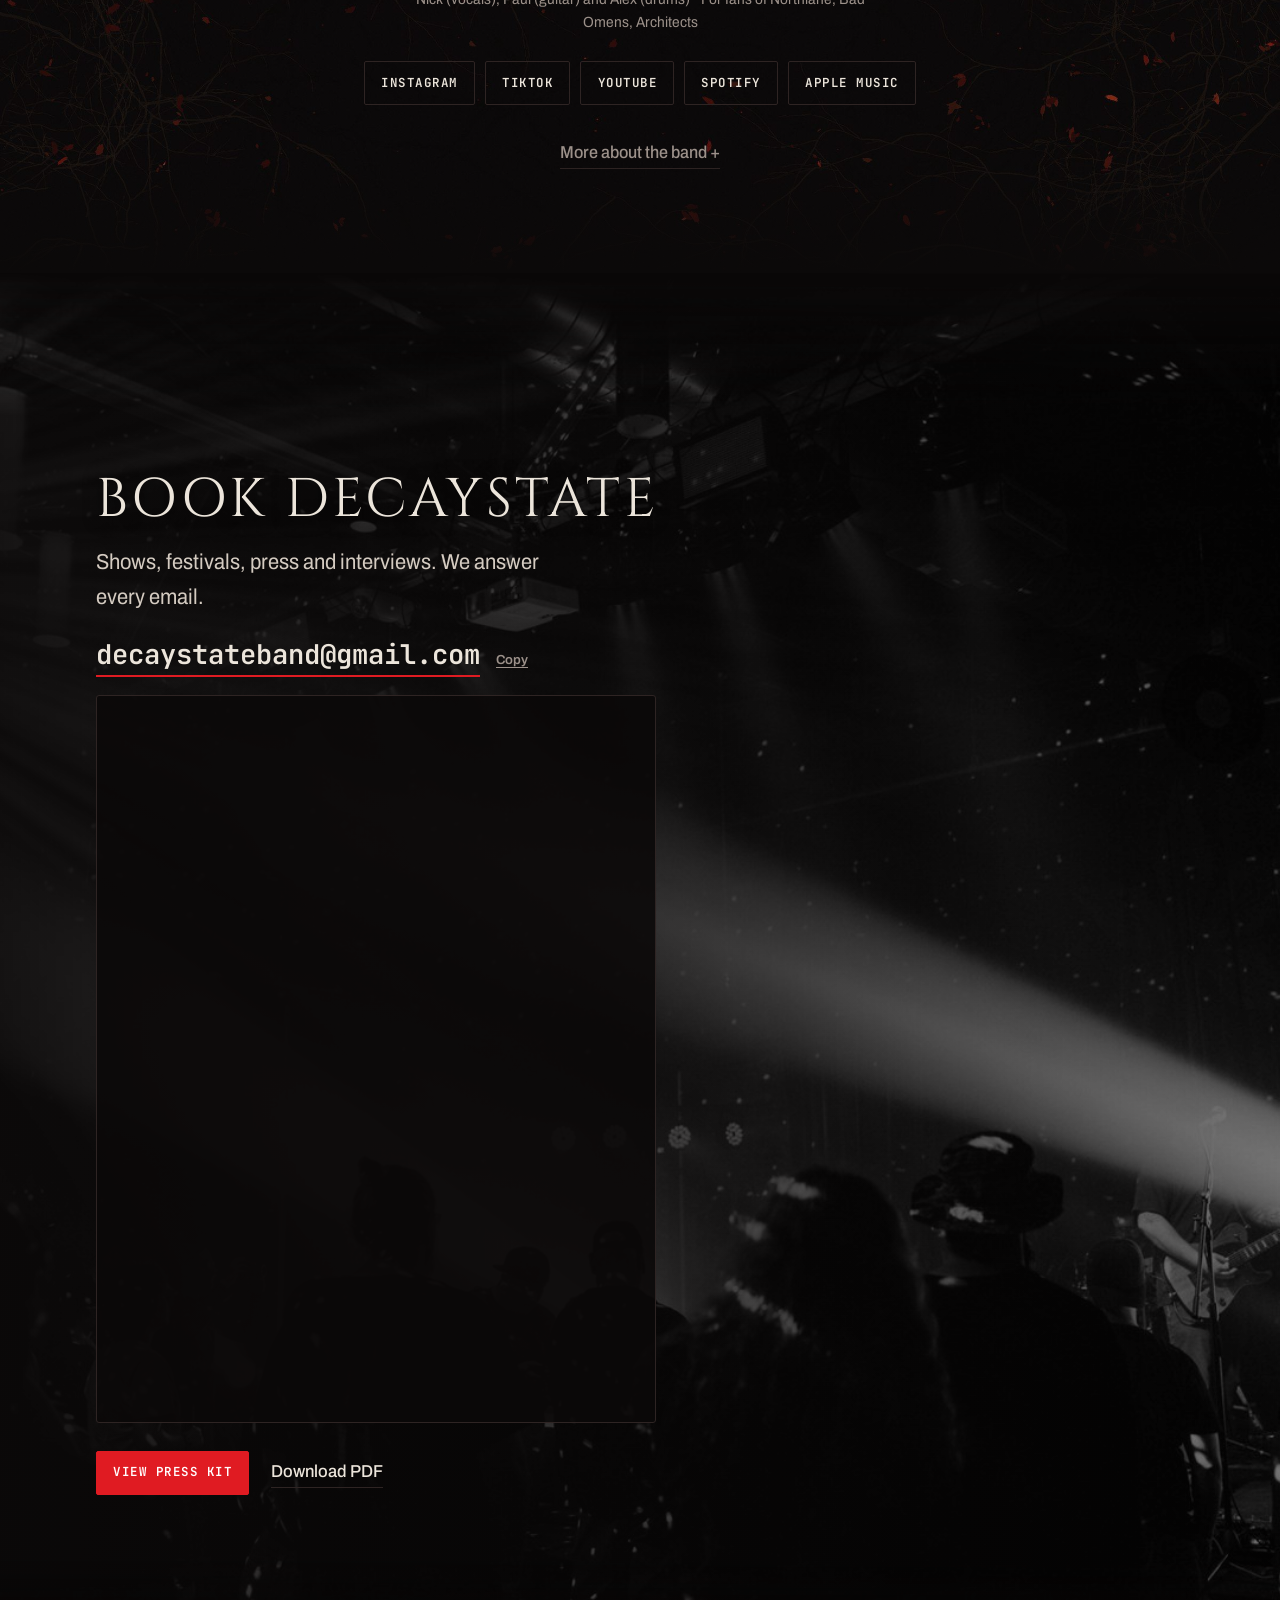
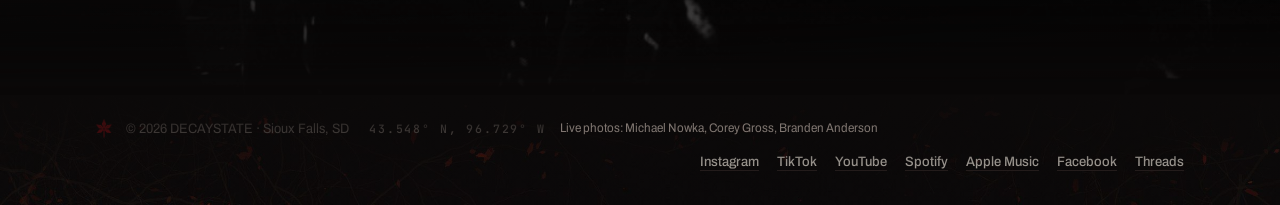
==== commit 4b6093db: "Merch: 'Local?' instead of naming Sioux Falls for free drop-off Co-Authored-By: Claude Opus 5.5 <nor" ====
--- a/index.html
+++ b/index.html
@@ -173,7 +173,7 @@
     <div class="wrap">
       <div class="sec__head">
         <h2 id="merchH">Merch</h2>
-        <p class="perk">Order through Bandcamp and we’ll ship it (US only). In Sioux Falls? We’ll drop it off for free. <span id="perk"></span></p>
+        <p class="perk">Order through Bandcamp and we’ll ship it (US only). Local? We’ll drop it off for free. <span id="perk"></span></p>
       </div>
       <div class="shop" id="shop"></div>
       <h3 class="sub">Bundles</h3>
@@ -255,7 +255,7 @@
 
 <div class="toast" id="toast" role="status" aria-live="polite"></div>
 
-<script src="assets/js/config.js?v=20261103c"></script>
-<script src="assets/js/main.js?v=20261103b"></script>
+<script src="assets/js/config.js?v=20261103e"></script>
+<script src="assets/js/main.js?v=20261103c"></script>
 </body>
 </html>
